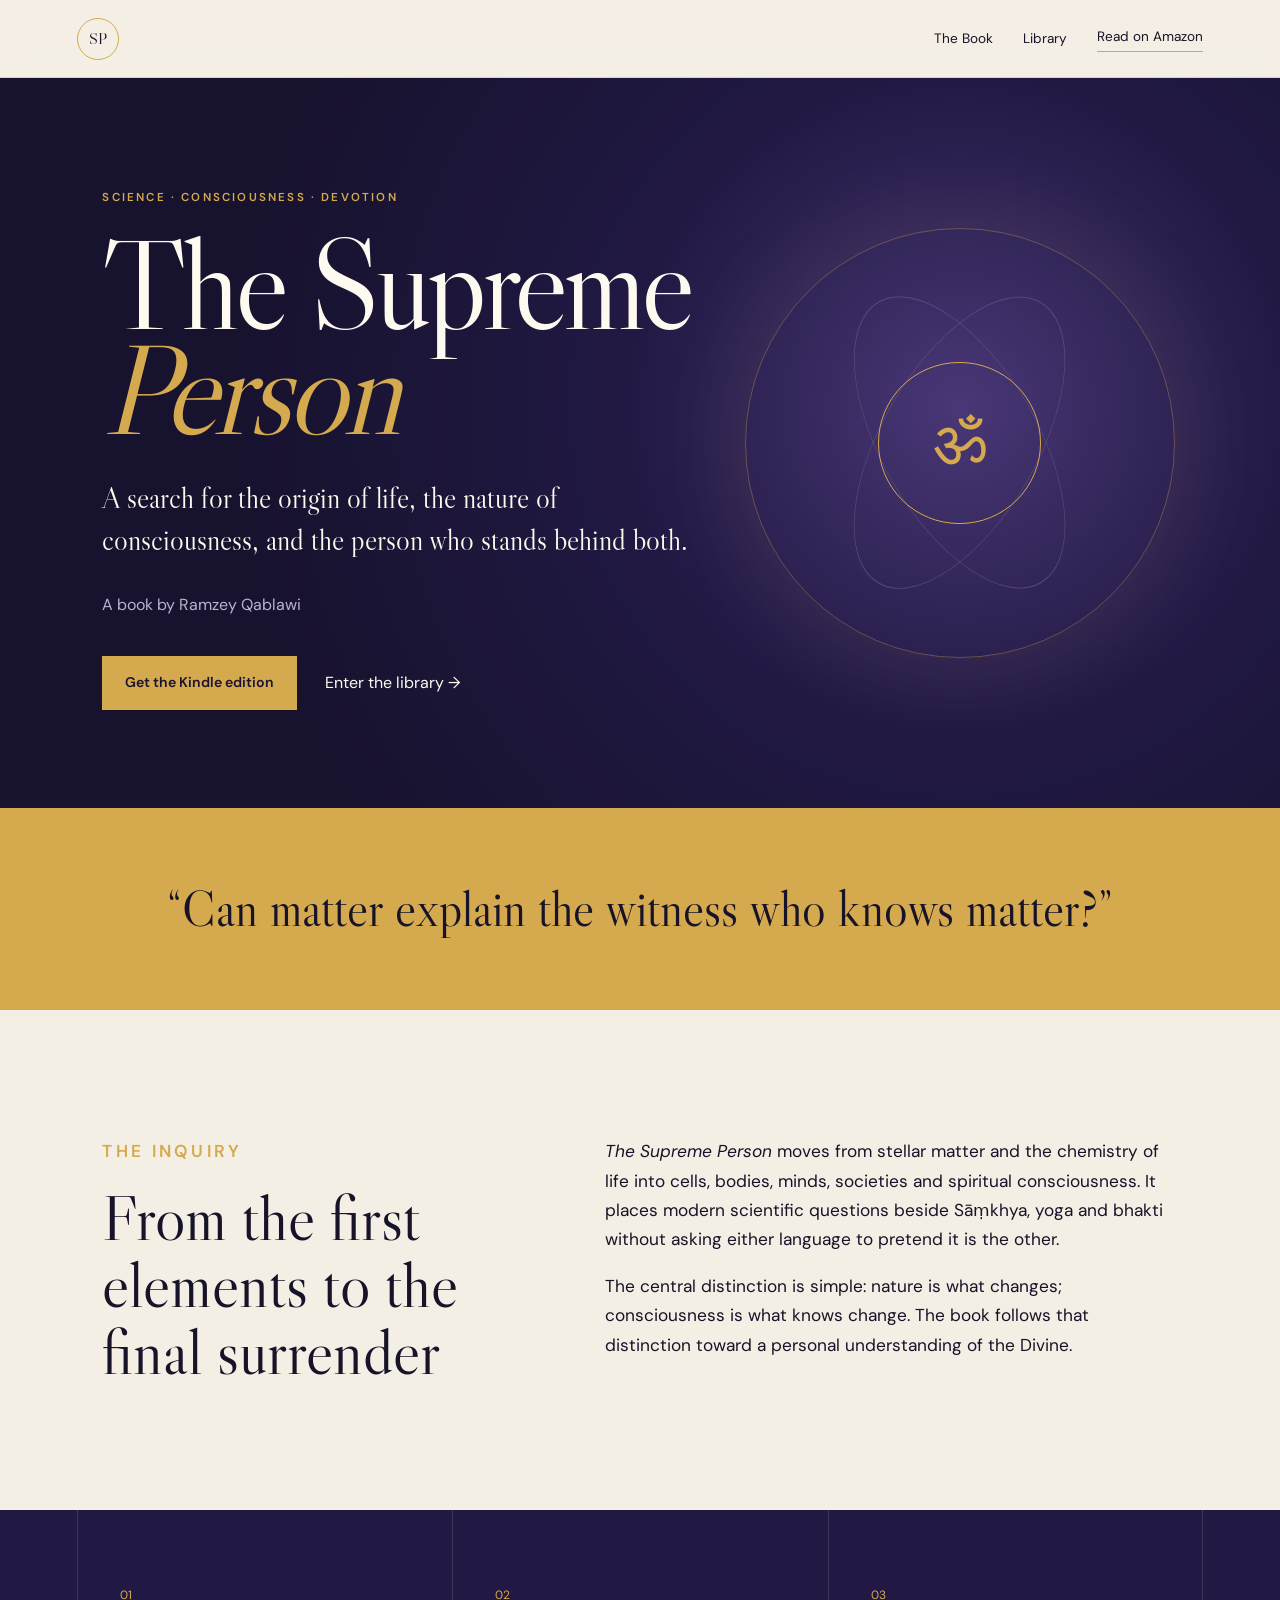
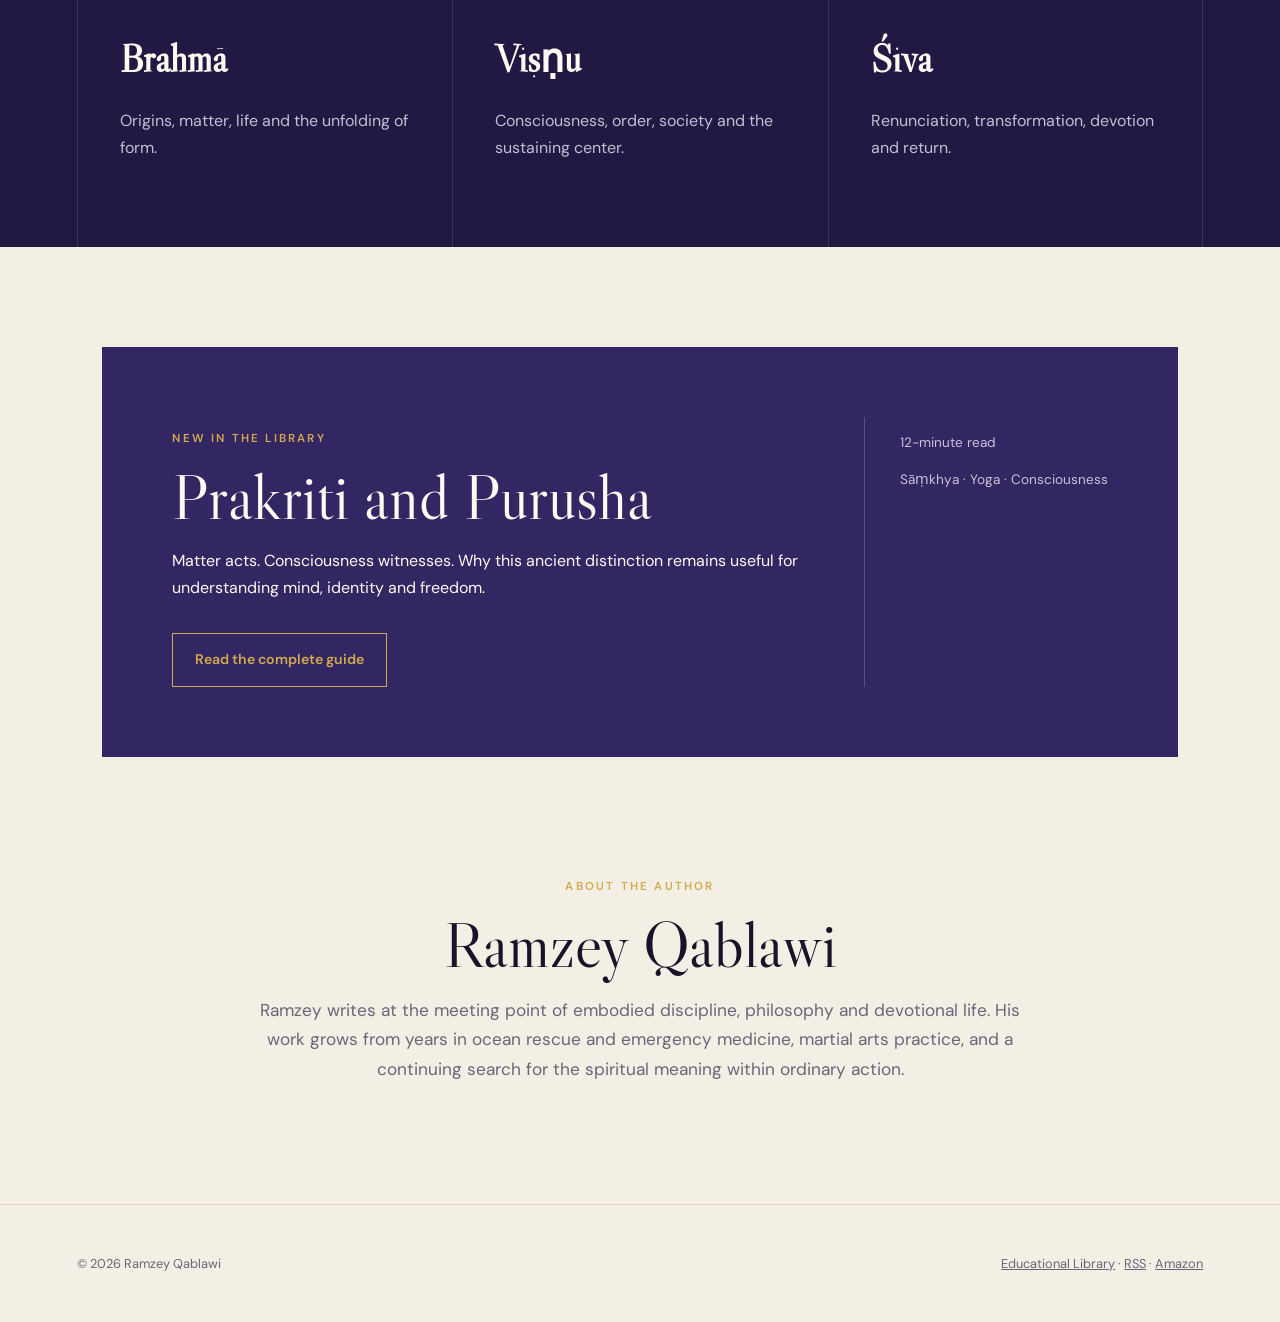
==== index.html @ 7ddf8320 "Launch reader site and Prakriti–Purusha library guide" ====
<!doctype html>
<html lang="en">
<head>
  <meta charset="utf-8">
  <meta name="viewport" content="width=device-width,initial-scale=1">
  <title>The Supreme Person — Ramzey Qablawi</title>
  <meta name="description" content="Explore matter, consciousness, evolution and the Supreme Person through science, Sāṃkhya and devotional philosophy.">
  <link rel="canonical" href="https://lifeguarddotsui-gpt.github.io/The-Supreme-Person/">
  <link rel="stylesheet" href="assets/style.css">
  <link rel="alternate" type="application/rss+xml" title="The Supreme Person Library" href="feed.xml">
  <meta property="og:type" content="website"><meta property="og:title" content="The Supreme Person"><meta property="og:description" content="Where matter, consciousness and devotion meet.">
  <script type="application/ld+json">{"@context":"https://schema.org","@type":"Book","name":"The Supreme Person","author":{"@type":"Person","name":"Ramzey Qablawi"},"url":"https://www.amazon.com/Supreme-Person-Ramzey-Qablawi-ebook/dp/B0HJBCDJ74"}</script>
</head>
<body>
  <header class="nav"><a class="mark" href="./" aria-label="Home">SP</a><nav><a href="#book">The Book</a><a href="library/">Library</a><a class="nav-buy" href="https://www.amazon.com/Supreme-Person-Ramzey-Qablawi-ebook/dp/B0HJBCDJ74">Read on Amazon</a></nav></header>
  <main>
    <section class="hero">
      <div class="hero-copy"><p class="eyebrow">Science · Consciousness · Devotion</p><h1>The Supreme<br><em>Person</em></h1><p class="dek">A search for the origin of life, the nature of consciousness, and the person who stands behind both.</p><p class="byline">A book by Ramzey Qablawi</p><div class="actions"><a class="button" href="https://www.amazon.com/Supreme-Person-Ramzey-Qablawi-ebook/dp/B0HJBCDJ74">Get the Kindle edition</a><a class="text-link" href="library/">Enter the library →</a></div></div>
      <div class="orb" aria-hidden="true"><div class="orbit one"></div><div class="orbit two"></div><div class="center">ॐ</div></div>
    </section>
    <section class="question"><p>“Can matter explain the witness who knows matter?”</p></section>
    <section id="book" class="book-grid"><div><p class="eyebrow">The inquiry</p><h2>From the first elements to the final surrender</h2></div><div><p><cite>The Supreme Person</cite> moves from stellar matter and the chemistry of life into cells, bodies, minds, societies and spiritual consciousness. It places modern scientific questions beside Sāṃkhya, yoga and bhakti without asking either language to pretend it is the other.</p><p>The central distinction is simple: nature is what changes; consciousness is what knows change. The book follows that distinction toward a personal understanding of the Divine.</p></div></section>
    <section class="parts"><article><span>01</span><h3>Brahmā</h3><p>Origins, matter, life and the unfolding of form.</p></article><article><span>02</span><h3>Viṣṇu</h3><p>Consciousness, order, society and the sustaining center.</p></article><article><span>03</span><h3>Śiva</h3><p>Renunciation, transformation, devotion and return.</p></article></section>
    <section class="featured"><div><p class="eyebrow">New in the library</p><h2>Prakriti and Purusha</h2><p>Matter acts. Consciousness witnesses. Why this ancient distinction remains useful for understanding mind, identity and freedom.</p><a class="button ghost" href="library/prakriti-and-purusha.html">Read the complete guide</a></div><aside><p>12-minute read</p><p>Sāṃkhya · Yoga · Consciousness</p></aside></section>
    <section class="about"><p class="eyebrow">About the author</p><h2>Ramzey Qablawi</h2><p>Ramzey writes at the meeting point of embodied discipline, philosophy and devotional life. His work grows from years in ocean rescue and emergency medicine, martial arts practice, and a continuing search for the spiritual meaning within ordinary action.</p></section>
  </main>
  <footer><p>© 2026 Ramzey Qablawi</p><p><a href="library/">Educational Library</a> · <a href="feed.xml">RSS</a> · <a href="https://www.amazon.com/Supreme-Person-Ramzey-Qablawi-ebook/dp/B0HJBCDJ74">Amazon</a></p></footer>
</body></html>
---- assets/style.css ----
@import url('https://fonts.googleapis.com/css2?family=DM+Sans:wght@400;500;600&family=Libre+Caslon+Display&display=swap');
:root{--ink:#171329;--night:#211943;--indigo:#322663;--gold:#d5a94e;--paper:#f4efe4;--cream:#fffaf0;--muted:#6b6579}*{box-sizing:border-box}html{scroll-behavior:smooth}body{margin:0;background:var(--paper);color:var(--ink);font-family:"DM Sans",sans-serif;line-height:1.7}a{color:inherit}.nav{height:78px;display:flex;align-items:center;justify-content:space-between;padding:0 clamp(22px,6vw,90px);border-bottom:1px solid #d9d1c2;background:rgba(244,239,228,.94);position:sticky;top:0;z-index:10;backdrop-filter:blur(12px)}.mark{display:grid;place-items:center;width:42px;height:42px;border:1px solid var(--gold);border-radius:50%;font-family:"Libre Caslon Display",serif;text-decoration:none}.nav nav{display:flex;gap:30px;align-items:center}.nav nav a{text-decoration:none;font-size:.85rem}.nav-buy{border-bottom:1px solid var(--gold);padding-bottom:3px}.hero{min-height:730px;padding:95px clamp(24px,8vw,120px);display:grid;grid-template-columns:minmax(0,1.15fr) minmax(300px,.85fr);align-items:center;gap:50px;background:radial-gradient(circle at 75% 45%,#493776 0,#211943 32%,#17122e 70%);color:var(--cream);overflow:hidden}.eyebrow{text-transform:uppercase;letter-spacing:.19em;font-size:.72rem;color:var(--gold);font-weight:600}.hero h1{font-family:"Libre Caslon Display",serif;font-size:clamp(4rem,10vw,8.7rem);line-height:.82;font-weight:400;margin:25px 0 36px;letter-spacing:-.04em}.hero h1 em{color:var(--gold);font-weight:400}.dek{font-family:"Libre Caslon Display",serif;font-size:clamp(1.2rem,2.3vw,1.8rem);line-height:1.45;max-width:690px}.byline{color:#bbb1d0}.actions{display:flex;gap:28px;align-items:center;margin-top:38px;flex-wrap:wrap}.button{display:inline-block;background:var(--gold);color:#19132d;padding:14px 22px;text-decoration:none;font-weight:600;font-size:.88rem;border:1px solid var(--gold)}.text-link{color:var(--cream);text-decoration:none}.orb{width:min(37vw,430px);aspect-ratio:1;border:1px solid rgba(213,169,78,.35);border-radius:50%;display:grid;place-items:center;position:relative;justify-self:center;box-shadow:0 0 100px rgba(213,169,78,.1)}.center{width:38%;aspect-ratio:1;border-radius:50%;display:grid;place-items:center;border:1px solid var(--gold);font-size:clamp(2rem,5vw,4rem);color:var(--gold)}.orbit{position:absolute;border:1px solid rgba(244,239,228,.18);border-radius:50%;inset:12%}.orbit.one{transform:rotate(60deg) scaleY(.48)}.orbit.two{transform:rotate(-60deg) scaleY(.48)}.question{padding:70px 24px;background:var(--gold);text-align:center}.question p{font-family:"Libre Caslon Display",serif;font-size:clamp(1.7rem,4vw,3.1rem);line-height:1.25;margin:0}.book-grid{padding:110px clamp(24px,8vw,120px);display:grid;grid-template-columns:.85fr 1.15fr;gap:80px;max-width:1400px;margin:auto}.book-grid h2,.featured h2,.about h2{font-family:"Libre Caslon Display",serif;font-weight:400;font-size:clamp(2.5rem,5vw,5rem);line-height:1.05;margin:15px 0}.book-grid p{font-size:1.08rem}.parts{display:grid;grid-template-columns:repeat(3,1fr);background:var(--night);color:var(--cream);padding:0 clamp(24px,6vw,90px)}.parts article{padding:70px 42px;border-left:1px solid rgba(255,255,255,.12)}.parts article:last-child{border-right:1px solid rgba(255,255,255,.12)}.parts span{color:var(--gold);font-size:.75rem}.parts h3{font-family:"Libre Caslon Display",serif;font-size:2.4rem;margin:18px 0 10px}.parts p{color:#c5bfd1}.featured{margin:100px clamp(24px,8vw,120px);padding:70px;background:var(--indigo);color:var(--cream);display:grid;grid-template-columns:1fr auto;gap:50px}.featured>div{max-width:780px}.featured aside{border-left:1px solid rgba(255,255,255,.2);padding-left:35px;color:#c9c1d5;font-size:.85rem}.ghost{background:transparent;color:var(--gold);margin-top:16px}.about{max-width:820px;margin:120px auto;padding:0 24px;text-align:center}.about p:last-child{font-size:1.08rem;color:var(--muted)}footer{padding:35px clamp(24px,6vw,90px);border-top:1px solid #d9d1c2;display:flex;justify-content:space-between;font-size:.8rem;color:var(--muted)}
.article-hero{padding:105px 24px 80px;text-align:center;background:var(--night);color:var(--cream)}.article-hero h1{font-family:"Libre Caslon Display",serif;font-size:clamp(3.3rem,8vw,6.8rem);line-height:.95;font-weight:400;margin:20px auto;max-width:900px}.article-hero .intro{max-width:740px;margin:28px auto;color:#ccc5d8;font-size:1.15rem}.article-meta{color:var(--gold);font-size:.8rem}.article{max-width:760px;margin:90px auto;padding:0 24px}.article h2{font-family:"Libre Caslon Display",serif;font-size:2.35rem;line-height:1.15;font-weight:400;margin:60px 0 15px}.article p,.article li{font-size:1.05rem}.article blockquote{font-family:"Libre Caslon Display",serif;font-size:1.65rem;line-height:1.35;border-left:3px solid var(--gold);margin:50px 0;padding:10px 0 10px 28px}.article .note{background:#ebe2d1;padding:24px 28px;margin:36px 0}.article .cta{background:var(--night);color:var(--cream);padding:36px;margin:60px 0}.article .cta h2{margin-top:0}.library-head{padding:100px clamp(24px,8vw,120px) 70px}.library-head h1{font-family:"Libre Caslon Display",serif;font-size:clamp(3.5rem,8vw,7rem);font-weight:400;line-height:1;margin:10px 0}.library-grid{padding:0 clamp(24px,8vw,120px) 120px;display:grid;grid-template-columns:repeat(2,1fr);gap:25px}.card{padding:42px;border:1px solid #cec4b3;text-decoration:none;min-height:280px;display:flex;flex-direction:column}.card.live{background:var(--night);color:var(--cream)}.card h2{font-family:"Libre Caslon Display",serif;font-size:2rem;font-weight:400;line-height:1.15}.card p{color:var(--muted)}.card.live p{color:#c8c1d3}.card .tag{margin-top:auto;color:var(--gold);font-size:.75rem;text-transform:uppercase;letter-spacing:.12em}.coming{opacity:.72}
@media(max-width:760px){.nav nav>a:not(.nav-buy){display:none}.hero{grid-template-columns:1fr;min-height:auto;padding-top:75px}.orb{width:270px;margin:25px auto}.book-grid{grid-template-columns:1fr;gap:25px;padding-top:80px}.parts{grid-template-columns:1fr}.parts article,.parts article:last-child{border:0;border-top:1px solid rgba(255,255,255,.12);padding:42px 0}.featured{margin:70px 20px;padding:40px 28px;grid-template-columns:1fr}.featured aside{border-left:0;border-top:1px solid rgba(255,255,255,.2);padding:20px 0 0}.library-grid{grid-template-columns:1fr}.article{margin-top:60px}footer{display:block}.nav{padding:0 20px}}
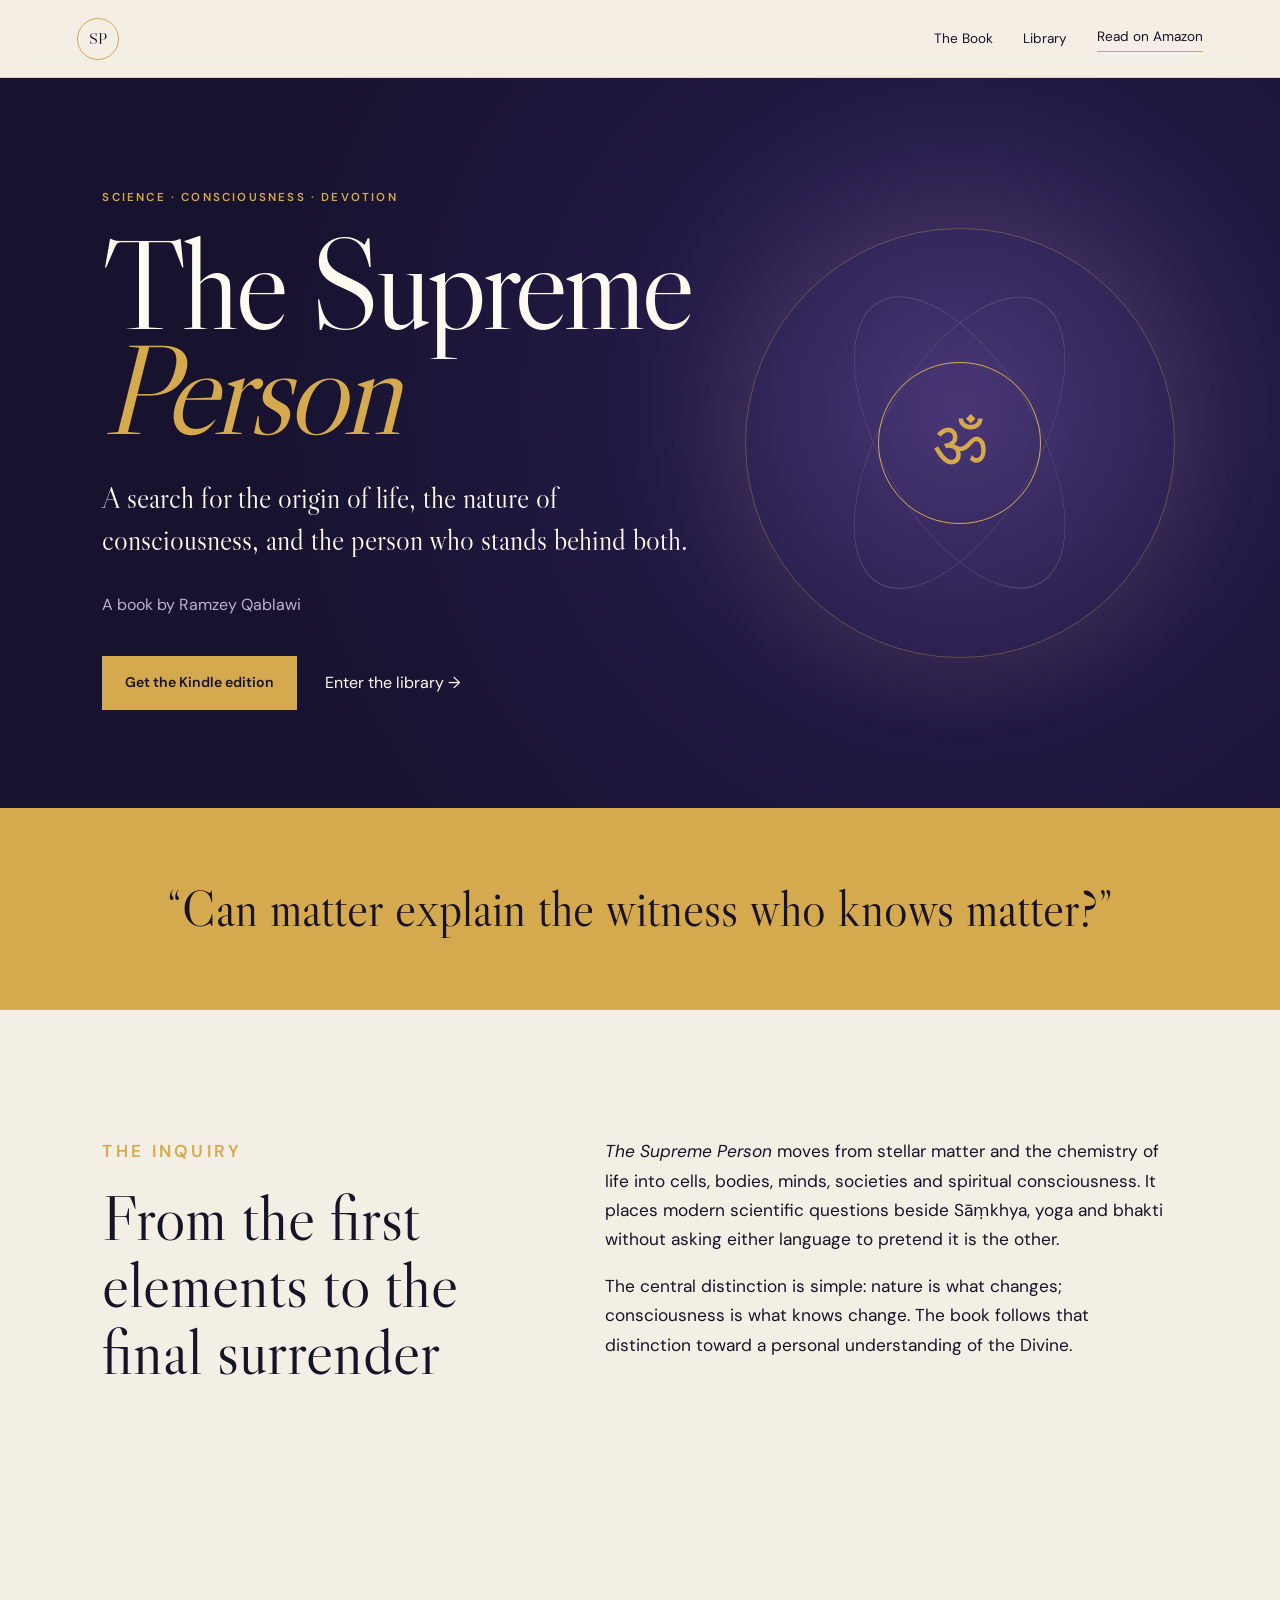
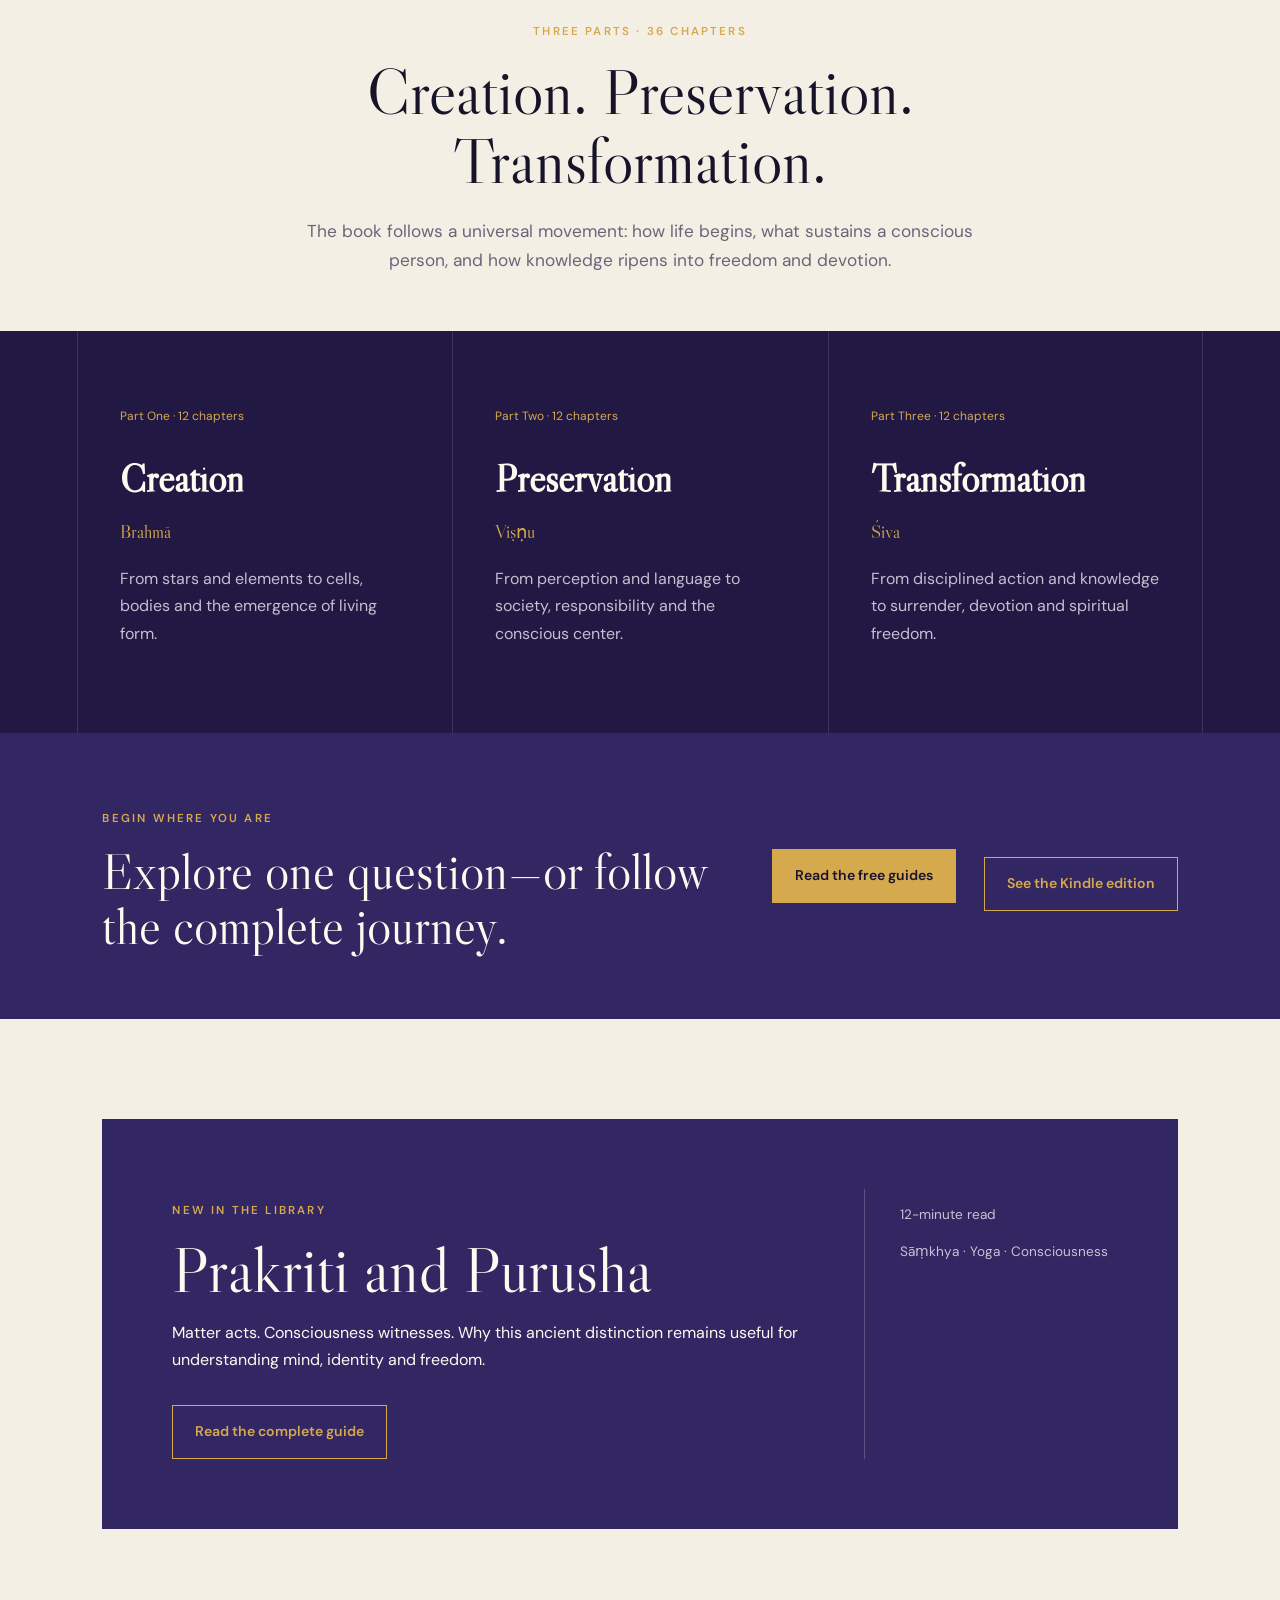
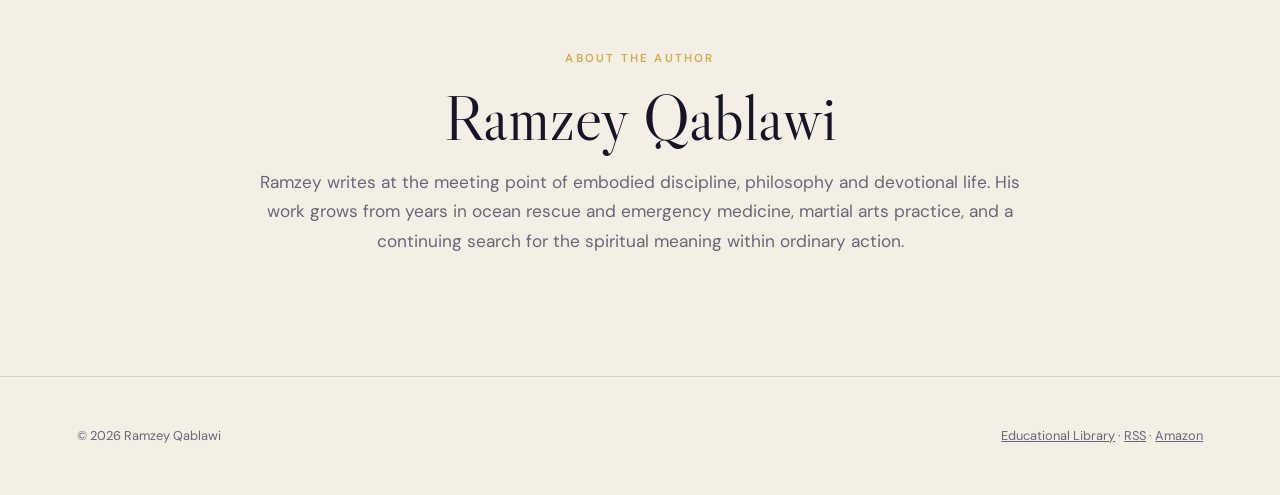
==== commit 94dedbf7: "Clarify the book's three-part reader journey" ====
--- a/index.html
+++ b/index.html
@@ -10,19 +10,22 @@
   <link rel="alternate" type="application/rss+xml" title="The Supreme Person Library" href="feed.xml">
   <meta property="og:type" content="website"><meta property="og:title" content="The Supreme Person"><meta property="og:description" content="Where matter, consciousness and devotion meet.">
   <script type="application/ld+json">{"@context":"https://schema.org","@type":"Book","name":"The Supreme Person","author":{"@type":"Person","name":"Ramzey Qablawi"},"url":"https://www.amazon.com/Supreme-Person-Ramzey-Qablawi-ebook/dp/B0HJBCDJ74"}</script>
+  <script src="assets/site.js" defer></script>
 </head>
-<body>
-  <header class="nav"><a class="mark" href="./" aria-label="Home">SP</a><nav><a href="#book">The Book</a><a href="library/">Library</a><a class="nav-buy" href="https://www.amazon.com/Supreme-Person-Ramzey-Qablawi-ebook/dp/B0HJBCDJ74">Read on Amazon</a></nav></header>
-  <main>
+<body><a class="skip-link" href="#main-content">Skip to content</a>
+  <header class="nav"><a class="mark" href="./" aria-label="Home">SP</a><nav><a href="#book">The Book</a><a href="library/">Library</a><a class="nav-buy" href="https://www.amazon.com/Supreme-Person-Ramzey-Qablawi-ebook/dp/B0HJBCDJ74?utm_source=book_site&utm_medium=referral&utm_campaign=supreme_person" data-amazon-link>Read on Amazon</a></nav></header>
+  <main id="main-content">
     <section class="hero">
-      <div class="hero-copy"><p class="eyebrow">Science · Consciousness · Devotion</p><h1>The Supreme<br><em>Person</em></h1><p class="dek">A search for the origin of life, the nature of consciousness, and the person who stands behind both.</p><p class="byline">A book by Ramzey Qablawi</p><div class="actions"><a class="button" href="https://www.amazon.com/Supreme-Person-Ramzey-Qablawi-ebook/dp/B0HJBCDJ74">Get the Kindle edition</a><a class="text-link" href="library/">Enter the library →</a></div></div>
+      <div class="hero-copy"><p class="eyebrow">Science · Consciousness · Devotion</p><h1>The Supreme<br><em>Person</em></h1><p class="dek">A search for the origin of life, the nature of consciousness, and the person who stands behind both.</p><p class="byline">A book by Ramzey Qablawi</p><div class="actions"><a class="button" href="https://www.amazon.com/Supreme-Person-Ramzey-Qablawi-ebook/dp/B0HJBCDJ74?utm_source=book_site&utm_medium=referral&utm_campaign=supreme_person" data-amazon-link>Get the Kindle edition</a><a class="text-link" href="library/">Enter the library →</a></div></div>
       <div class="orb" aria-hidden="true"><div class="orbit one"></div><div class="orbit two"></div><div class="center">ॐ</div></div>
     </section>
     <section class="question"><p>“Can matter explain the witness who knows matter?”</p></section>
     <section id="book" class="book-grid"><div><p class="eyebrow">The inquiry</p><h2>From the first elements to the final surrender</h2></div><div><p><cite>The Supreme Person</cite> moves from stellar matter and the chemistry of life into cells, bodies, minds, societies and spiritual consciousness. It places modern scientific questions beside Sāṃkhya, yoga and bhakti without asking either language to pretend it is the other.</p><p>The central distinction is simple: nature is what changes; consciousness is what knows change. The book follows that distinction toward a personal understanding of the Divine.</p></div></section>
-    <section class="parts"><article><span>01</span><h3>Brahmā</h3><p>Origins, matter, life and the unfolding of form.</p></article><article><span>02</span><h3>Viṣṇu</h3><p>Consciousness, order, society and the sustaining center.</p></article><article><span>03</span><h3>Śiva</h3><p>Renunciation, transformation, devotion and return.</p></article></section>
+    <section class="journey-head" aria-labelledby="journey-title"><p class="eyebrow">Three parts · 36 chapters</p><h2 id="journey-title">Creation. Preservation. Transformation.</h2><p>The book follows a universal movement: how life begins, what sustains a conscious person, and how knowledge ripens into freedom and devotion.</p></section>
+    <section class="parts" aria-label="The book's three-part journey"><article><span>Part One · 12 chapters</span><h3>Creation</h3><p class="part-name">Brahmā</p><p>From stars and elements to cells, bodies and the emergence of living form.</p></article><article><span>Part Two · 12 chapters</span><h3>Preservation</h3><p class="part-name">Viṣṇu</p><p>From perception and language to society, responsibility and the conscious center.</p></article><article><span>Part Three · 12 chapters</span><h3>Transformation</h3><p class="part-name">Śiva</p><p>From disciplined action and knowledge to surrender, devotion and spiritual freedom.</p></article></section>
+    <section class="journey-actions" aria-label="Continue exploring"><div><p class="eyebrow">Begin where you are</p><h2>Explore one question—or follow the complete journey.</h2></div><div class="actions"><a class="button" href="library/">Read the free guides</a><a class="button ghost" href="https://www.amazon.com/Supreme-Person-Ramzey-Qablawi-ebook/dp/B0HJBCDJ74?utm_source=book_site&utm_medium=referral&utm_campaign=supreme_person" data-amazon-link>See the Kindle edition</a></div></section>
     <section class="featured"><div><p class="eyebrow">New in the library</p><h2>Prakriti and Purusha</h2><p>Matter acts. Consciousness witnesses. Why this ancient distinction remains useful for understanding mind, identity and freedom.</p><a class="button ghost" href="library/prakriti-and-purusha.html">Read the complete guide</a></div><aside><p>12-minute read</p><p>Sāṃkhya · Yoga · Consciousness</p></aside></section>
     <section class="about"><p class="eyebrow">About the author</p><h2>Ramzey Qablawi</h2><p>Ramzey writes at the meeting point of embodied discipline, philosophy and devotional life. His work grows from years in ocean rescue and emergency medicine, martial arts practice, and a continuing search for the spiritual meaning within ordinary action.</p></section>
   </main>
-  <footer><p>© 2026 Ramzey Qablawi</p><p><a href="library/">Educational Library</a> · <a href="feed.xml">RSS</a> · <a href="https://www.amazon.com/Supreme-Person-Ramzey-Qablawi-ebook/dp/B0HJBCDJ74">Amazon</a></p></footer>
+  <footer><p>© 2026 Ramzey Qablawi</p><p><a href="library/">Educational Library</a> · <a href="feed.xml">RSS</a> · <a href="https://www.amazon.com/Supreme-Person-Ramzey-Qablawi-ebook/dp/B0HJBCDJ74?utm_source=book_site&utm_medium=referral&utm_campaign=supreme_person" data-amazon-link>Amazon</a></p></footer>
 </body></html>
--- a/assets/style.css
+++ b/assets/style.css
@@ -2,3 +2,17 @@
 :root{--ink:#171329;--night:#211943;--indigo:#322663;--gold:#d5a94e;--paper:#f4efe4;--cream:#fffaf0;--muted:#6b6579}*{box-sizing:border-box}html{scroll-behavior:smooth}body{margin:0;background:var(--paper);color:var(--ink);font-family:"DM Sans",sans-serif;line-height:1.7}a{color:inherit}.nav{height:78px;display:flex;align-items:center;justify-content:space-between;padding:0 clamp(22px,6vw,90px);border-bottom:1px solid #d9d1c2;background:rgba(244,239,228,.94);position:sticky;top:0;z-index:10;backdrop-filter:blur(12px)}.mark{display:grid;place-items:center;width:42px;height:42px;border:1px solid var(--gold);border-radius:50%;font-family:"Libre Caslon Display",serif;text-decoration:none}.nav nav{display:flex;gap:30px;align-items:center}.nav nav a{text-decoration:none;font-size:.85rem}.nav-buy{border-bottom:1px solid var(--gold);padding-bottom:3px}.hero{min-height:730px;padding:95px clamp(24px,8vw,120px);display:grid;grid-template-columns:minmax(0,1.15fr) minmax(300px,.85fr);align-items:center;gap:50px;background:radial-gradient(circle at 75% 45%,#493776 0,#211943 32%,#17122e 70%);color:var(--cream);overflow:hidden}.eyebrow{text-transform:uppercase;letter-spacing:.19em;font-size:.72rem;color:var(--gold);font-weight:600}.hero h1{font-family:"Libre Caslon Display",serif;font-size:clamp(4rem,10vw,8.7rem);line-height:.82;font-weight:400;margin:25px 0 36px;letter-spacing:-.04em}.hero h1 em{color:var(--gold);font-weight:400}.dek{font-family:"Libre Caslon Display",serif;font-size:clamp(1.2rem,2.3vw,1.8rem);line-height:1.45;max-width:690px}.byline{color:#bbb1d0}.actions{display:flex;gap:28px;align-items:center;margin-top:38px;flex-wrap:wrap}.button{display:inline-block;background:var(--gold);color:#19132d;padding:14px 22px;text-decoration:none;font-weight:600;font-size:.88rem;border:1px solid var(--gold)}.text-link{color:var(--cream);text-decoration:none}.orb{width:min(37vw,430px);aspect-ratio:1;border:1px solid rgba(213,169,78,.35);border-radius:50%;display:grid;place-items:center;position:relative;justify-self:center;box-shadow:0 0 100px rgba(213,169,78,.1)}.center{width:38%;aspect-ratio:1;border-radius:50%;display:grid;place-items:center;border:1px solid var(--gold);font-size:clamp(2rem,5vw,4rem);color:var(--gold)}.orbit{position:absolute;border:1px solid rgba(244,239,228,.18);border-radius:50%;inset:12%}.orbit.one{transform:rotate(60deg) scaleY(.48)}.orbit.two{transform:rotate(-60deg) scaleY(.48)}.question{padding:70px 24px;background:var(--gold);text-align:center}.question p{font-family:"Libre Caslon Display",serif;font-size:clamp(1.7rem,4vw,3.1rem);line-height:1.25;margin:0}.book-grid{padding:110px clamp(24px,8vw,120px);display:grid;grid-template-columns:.85fr 1.15fr;gap:80px;max-width:1400px;margin:auto}.book-grid h2,.featured h2,.about h2{font-family:"Libre Caslon Display",serif;font-weight:400;font-size:clamp(2.5rem,5vw,5rem);line-height:1.05;margin:15px 0}.book-grid p{font-size:1.08rem}.parts{display:grid;grid-template-columns:repeat(3,1fr);background:var(--night);color:var(--cream);padding:0 clamp(24px,6vw,90px)}.parts article{padding:70px 42px;border-left:1px solid rgba(255,255,255,.12)}.parts article:last-child{border-right:1px solid rgba(255,255,255,.12)}.parts span{color:var(--gold);font-size:.75rem}.parts h3{font-family:"Libre Caslon Display",serif;font-size:2.4rem;margin:18px 0 10px}.parts p{color:#c5bfd1}.featured{margin:100px clamp(24px,8vw,120px);padding:70px;background:var(--indigo);color:var(--cream);display:grid;grid-template-columns:1fr auto;gap:50px}.featured>div{max-width:780px}.featured aside{border-left:1px solid rgba(255,255,255,.2);padding-left:35px;color:#c9c1d5;font-size:.85rem}.ghost{background:transparent;color:var(--gold);margin-top:16px}.about{max-width:820px;margin:120px auto;padding:0 24px;text-align:center}.about p:last-child{font-size:1.08rem;color:var(--muted)}footer{padding:35px clamp(24px,6vw,90px);border-top:1px solid #d9d1c2;display:flex;justify-content:space-between;font-size:.8rem;color:var(--muted)}
 .article-hero{padding:105px 24px 80px;text-align:center;background:var(--night);color:var(--cream)}.article-hero h1{font-family:"Libre Caslon Display",serif;font-size:clamp(3.3rem,8vw,6.8rem);line-height:.95;font-weight:400;margin:20px auto;max-width:900px}.article-hero .intro{max-width:740px;margin:28px auto;color:#ccc5d8;font-size:1.15rem}.article-meta{color:var(--gold);font-size:.8rem}.article{max-width:760px;margin:90px auto;padding:0 24px}.article h2{font-family:"Libre Caslon Display",serif;font-size:2.35rem;line-height:1.15;font-weight:400;margin:60px 0 15px}.article p,.article li{font-size:1.05rem}.article blockquote{font-family:"Libre Caslon Display",serif;font-size:1.65rem;line-height:1.35;border-left:3px solid var(--gold);margin:50px 0;padding:10px 0 10px 28px}.article .note{background:#ebe2d1;padding:24px 28px;margin:36px 0}.article .cta{background:var(--night);color:var(--cream);padding:36px;margin:60px 0}.article .cta h2{margin-top:0}.library-head{padding:100px clamp(24px,8vw,120px) 70px}.library-head h1{font-family:"Libre Caslon Display",serif;font-size:clamp(3.5rem,8vw,7rem);font-weight:400;line-height:1;margin:10px 0}.library-grid{padding:0 clamp(24px,8vw,120px) 120px;display:grid;grid-template-columns:repeat(2,1fr);gap:25px}.card{padding:42px;border:1px solid #cec4b3;text-decoration:none;min-height:280px;display:flex;flex-direction:column}.card.live{background:var(--night);color:var(--cream)}.card h2{font-family:"Libre Caslon Display",serif;font-size:2rem;font-weight:400;line-height:1.15}.card p{color:var(--muted)}.card.live p{color:#c8c1d3}.card .tag{margin-top:auto;color:var(--gold);font-size:.75rem;text-transform:uppercase;letter-spacing:.12em}.coming{opacity:.72}
 @media(max-width:760px){.nav nav>a:not(.nav-buy){display:none}.hero{grid-template-columns:1fr;min-height:auto;padding-top:75px}.orb{width:270px;margin:25px auto}.book-grid{grid-template-columns:1fr;gap:25px;padding-top:80px}.parts{grid-template-columns:1fr}.parts article,.parts article:last-child{border:0;border-top:1px solid rgba(255,255,255,.12);padding:42px 0}.featured{margin:70px 20px;padding:40px 28px;grid-template-columns:1fr}.featured aside{border-left:0;border-top:1px solid rgba(255,255,255,.2);padding:20px 0 0}.library-grid{grid-template-columns:1fr}.article{margin-top:60px}footer{display:block}.nav{padding:0 20px}}
+
+/* Keyboard and assistive-technology support */
+.skip-link{position:fixed;left:16px;top:-80px;z-index:100;background:var(--gold);color:var(--ink);padding:12px 18px;font-weight:600;text-decoration:none;transition:top .15s ease}.skip-link:focus{top:16px}a:focus-visible,button:focus-visible,summary:focus-visible{outline:3px solid var(--gold);outline-offset:4px}@media(prefers-reduced-motion:reduce){html{scroll-behavior:auto}.skip-link{transition:none}}
+
+
+/* Three-part reader journey */
+.journey-head{max-width:900px;margin:0 auto;padding:100px 24px 55px;text-align:center}
+.journey-head h2,.journey-actions h2{font-family:"Libre Caslon Display",serif;font-weight:400;font-size:clamp(2.5rem,5vw,4.8rem);line-height:1.08;margin:15px 0 22px}
+.journey-head>p:last-child{max-width:720px;margin:0 auto;color:var(--muted);font-size:1.08rem}
+.parts .part-name{color:var(--gold);font-family:"Libre Caslon Display",serif;font-size:1.15rem;margin:-5px 0 18px}
+.journey-actions{background:var(--indigo);color:var(--cream);padding:65px clamp(24px,8vw,120px);display:grid;grid-template-columns:1.2fr .8fr;gap:55px;align-items:center}
+.journey-actions h2{font-size:clamp(2rem,4vw,3.5rem);margin-bottom:0}
+.journey-actions .actions{justify-content:flex-end;margin-top:0}
+@media(max-width:760px){.journey-head{padding-top:75px}.journey-actions{grid-template-columns:1fr;gap:25px}.journey-actions .actions{justify-content:flex-start}}
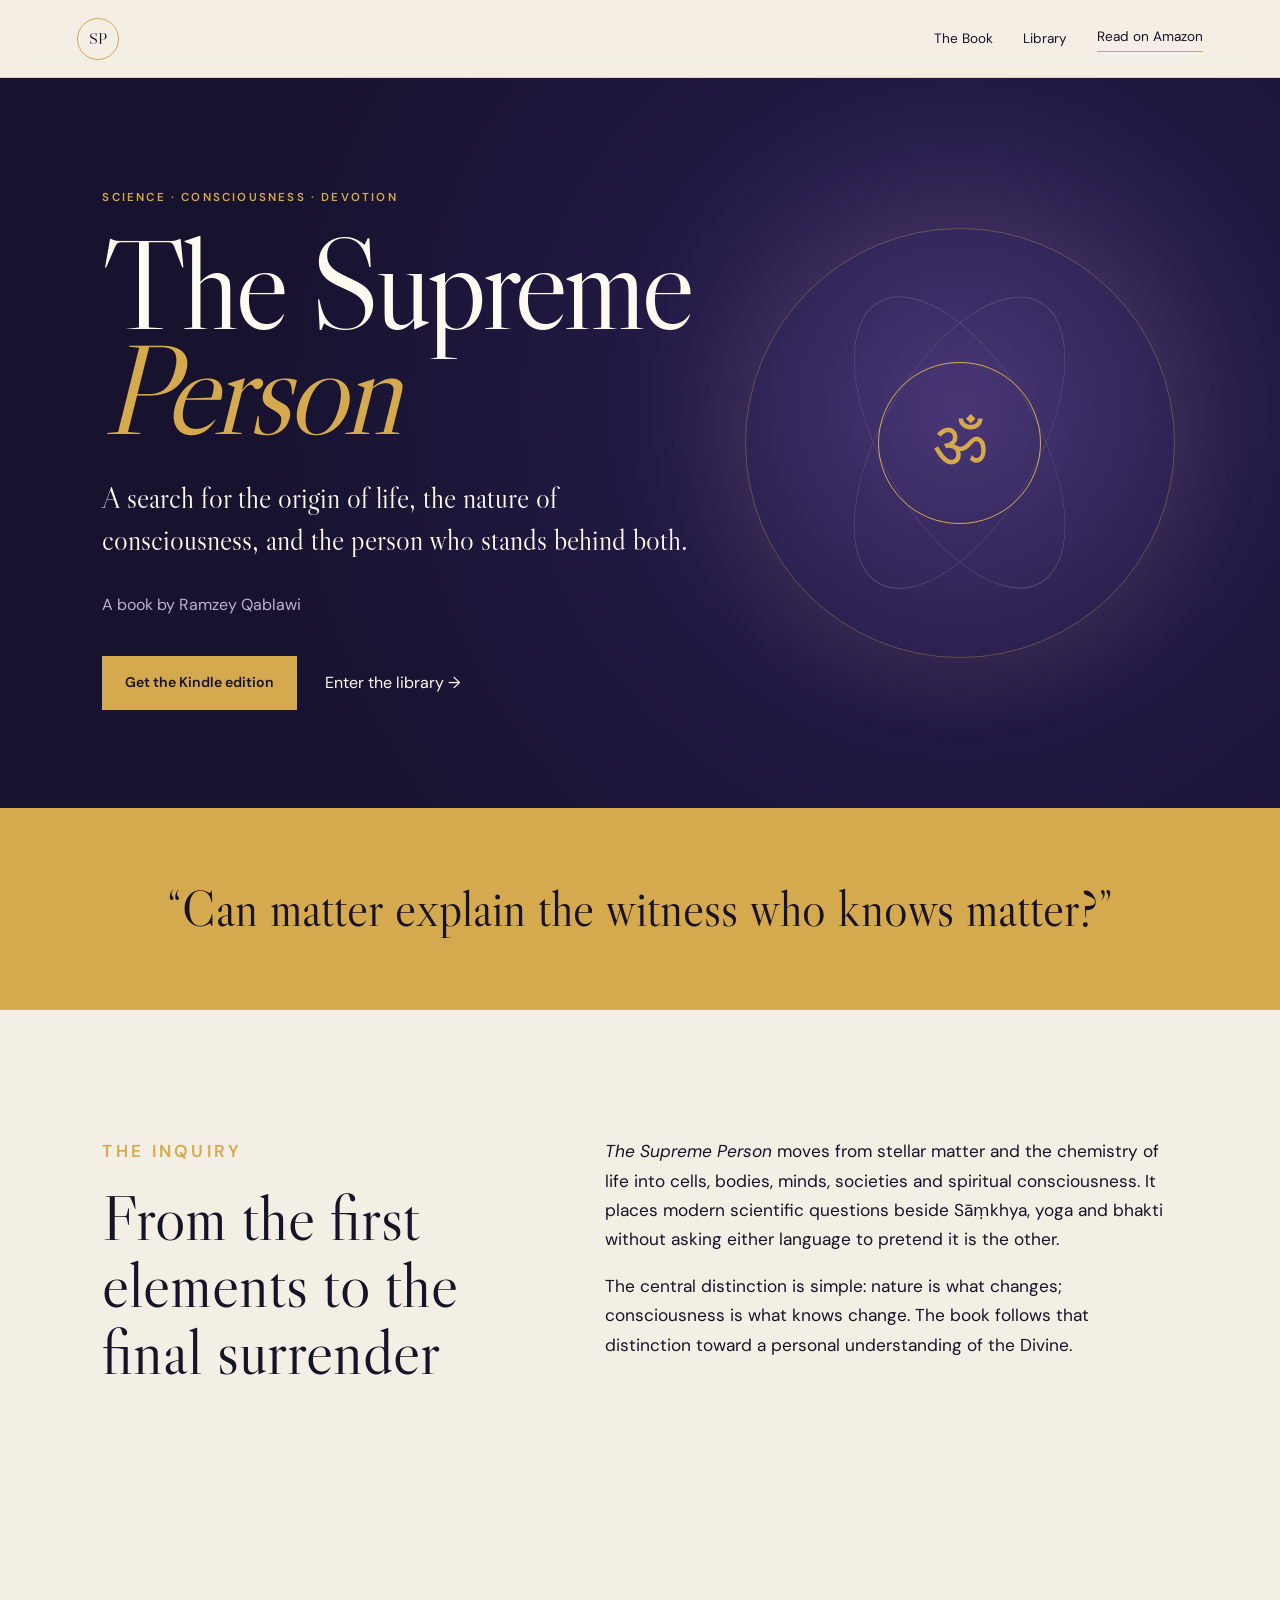
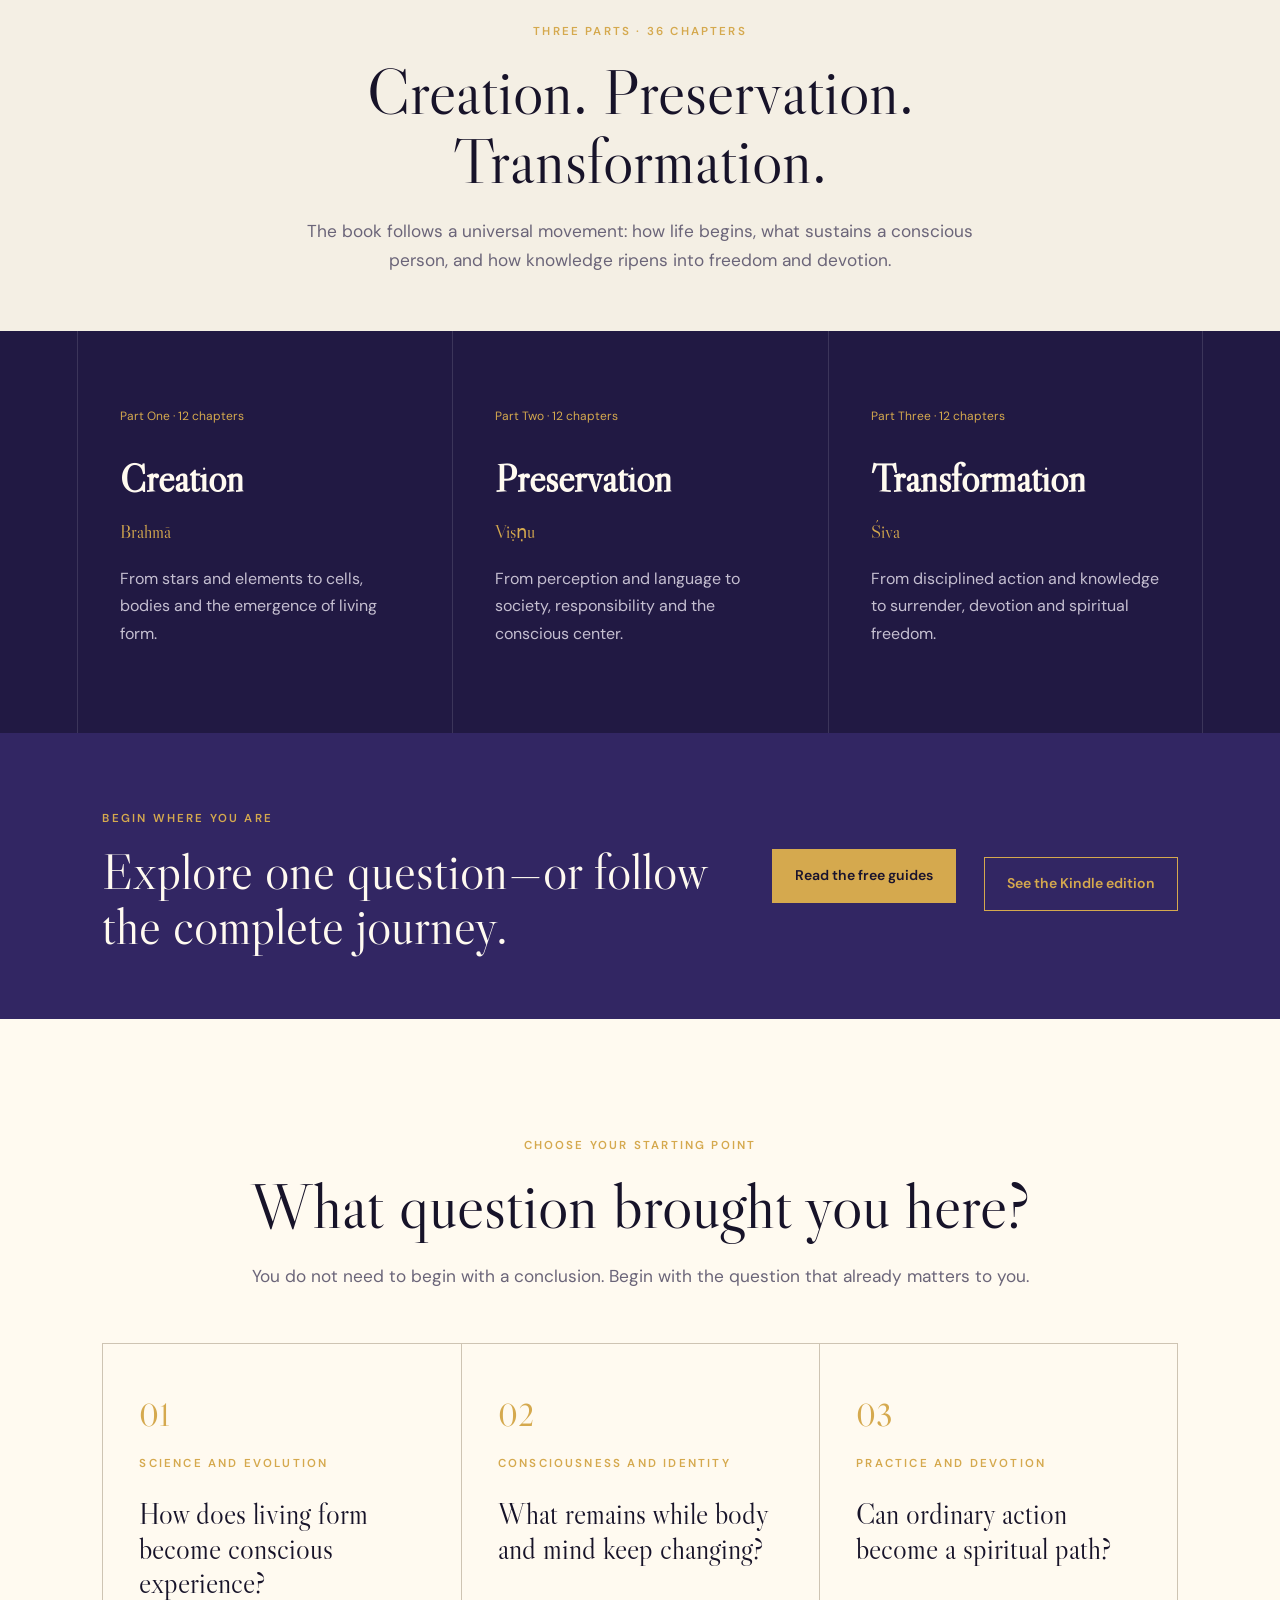
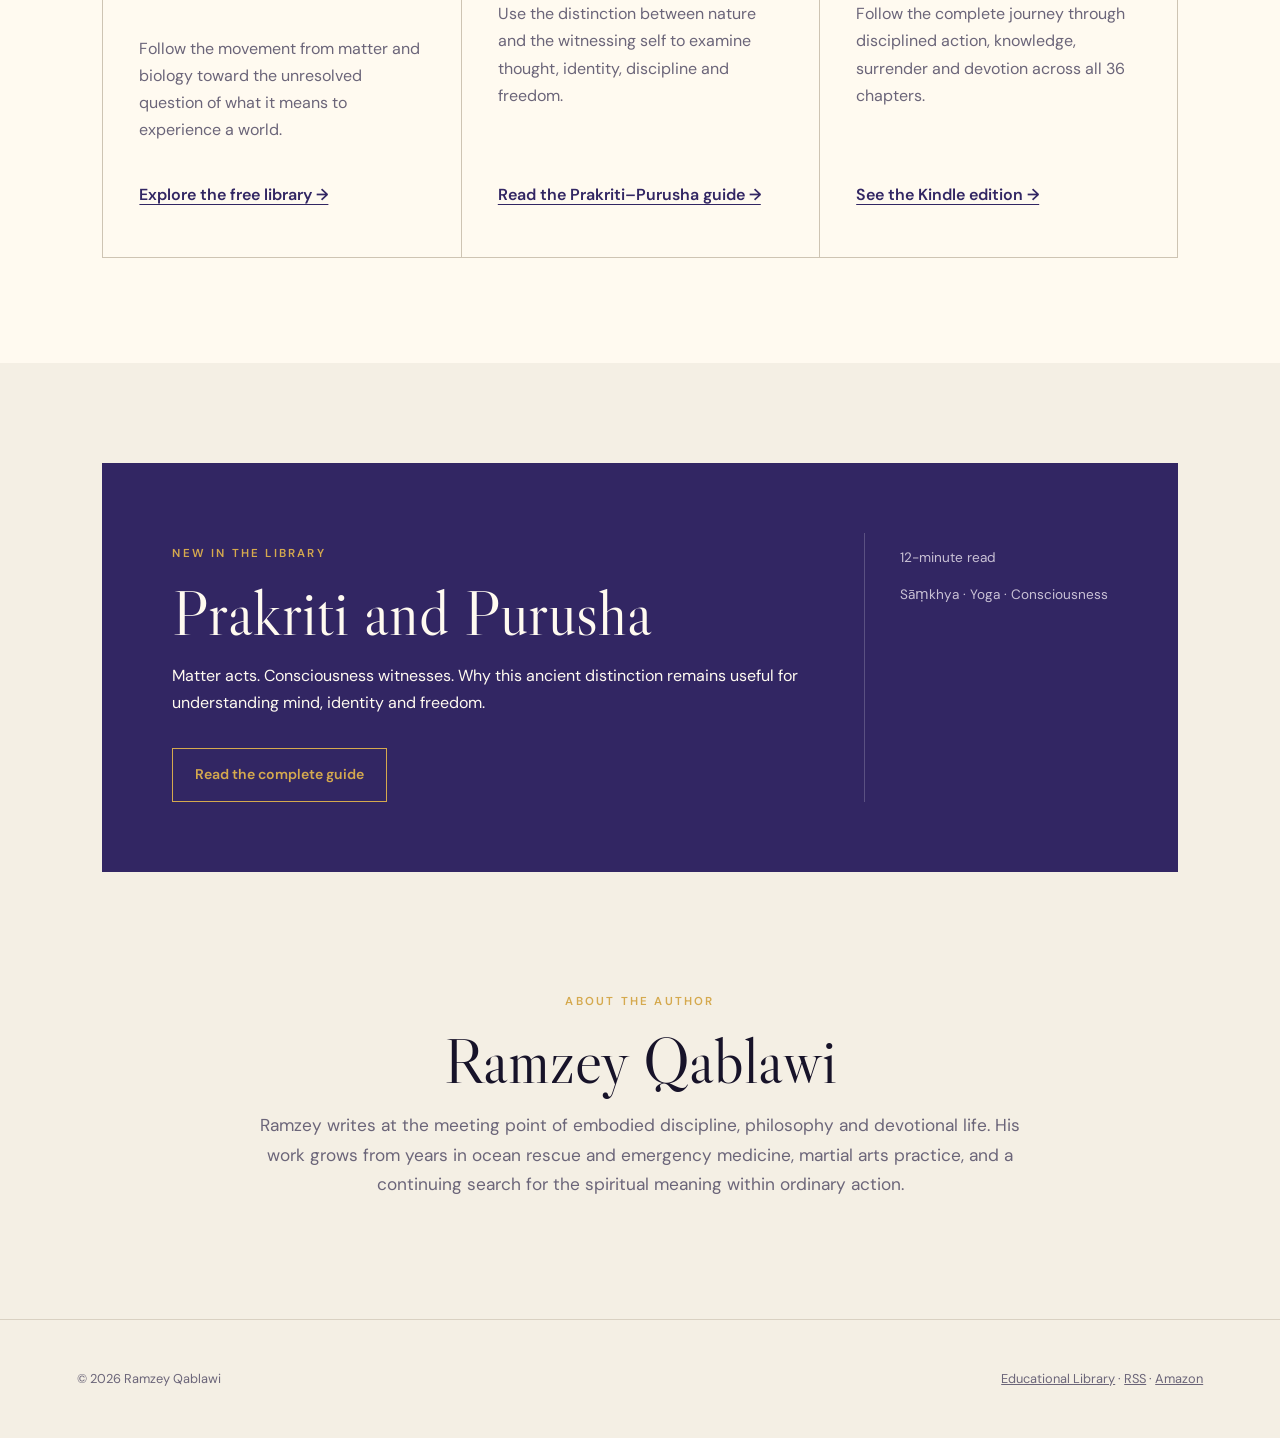
==== commit f72b98e6: "Add reader entry pathways" ====
--- a/index.html
+++ b/index.html
@@ -6,10 +6,21 @@
   <title>The Supreme Person — Ramzey Qablawi</title>
   <meta name="description" content="Explore matter, consciousness, evolution and the Supreme Person through science, Sāṃkhya and devotional philosophy.">
   <link rel="canonical" href="https://lifeguarddotsui-gpt.github.io/The-Supreme-Person/">
+  <meta name="theme-color" content="#211943">
+  <link rel="preconnect" href="https://fonts.googleapis.com">
+  <link rel="preconnect" href="https://fonts.gstatic.com" crossorigin>
+  <link href="https://fonts.googleapis.com/css2?family=DM+Sans:wght@400;500;600&amp;family=Libre+Caslon+Display&amp;display=swap" rel="stylesheet">
   <link rel="stylesheet" href="assets/style.css">
   <link rel="alternate" type="application/rss+xml" title="The Supreme Person Library" href="feed.xml">
-  <meta property="og:type" content="website"><meta property="og:title" content="The Supreme Person"><meta property="og:description" content="Where matter, consciousness and devotion meet.">
-  <script type="application/ld+json">{"@context":"https://schema.org","@type":"Book","name":"The Supreme Person","author":{"@type":"Person","name":"Ramzey Qablawi"},"url":"https://www.amazon.com/Supreme-Person-Ramzey-Qablawi-ebook/dp/B0HJBCDJ74"}</script>
+  <meta property="og:type" content="website">
+  <meta property="og:site_name" content="The Supreme Person">
+  <meta property="og:url" content="https://lifeguarddotsui-gpt.github.io/The-Supreme-Person/">
+  <meta property="og:title" content="The Supreme Person — Ramzey Qablawi">
+  <meta property="og:description" content="Explore matter, consciousness, evolution and spiritual personhood through science, Sāṃkhya, yoga and devotion.">
+  <meta name="twitter:card" content="summary">
+  <meta name="twitter:title" content="The Supreme Person — Ramzey Qablawi">
+  <meta name="twitter:description" content="Explore matter, consciousness, evolution and spiritual personhood through science, Sāṃkhya, yoga and devotion.">
+  <script type="application/ld+json">{"@context":"https://schema.org","@type":"Book","name":"The Supreme Person","description":"A 36-chapter inquiry into matter, life, consciousness, personhood, yoga and devotion.","author":{"@type":"Person","name":"Ramzey Qablawi"},"inLanguage":"en","genre":["Philosophy","Science and spirituality","Vedanta","Yoga philosophy"],"url":"https://lifeguarddotsui-gpt.github.io/The-Supreme-Person/","workExample":{"@type":"Book","bookFormat":"https://schema.org/EBook","url":"https://www.amazon.com/dp/B0HJBCDJ74"}}</script>
   <script src="assets/site.js" defer></script>
 </head>
 <body><a class="skip-link" href="#main-content">Skip to content</a>
@@ -24,6 +35,14 @@
     <section class="journey-head" aria-labelledby="journey-title"><p class="eyebrow">Three parts · 36 chapters</p><h2 id="journey-title">Creation. Preservation. Transformation.</h2><p>The book follows a universal movement: how life begins, what sustains a conscious person, and how knowledge ripens into freedom and devotion.</p></section>
     <section class="parts" aria-label="The book's three-part journey"><article><span>Part One · 12 chapters</span><h3>Creation</h3><p class="part-name">Brahmā</p><p>From stars and elements to cells, bodies and the emergence of living form.</p></article><article><span>Part Two · 12 chapters</span><h3>Preservation</h3><p class="part-name">Viṣṇu</p><p>From perception and language to society, responsibility and the conscious center.</p></article><article><span>Part Three · 12 chapters</span><h3>Transformation</h3><p class="part-name">Śiva</p><p>From disciplined action and knowledge to surrender, devotion and spiritual freedom.</p></article></section>
     <section class="journey-actions" aria-label="Continue exploring"><div><p class="eyebrow">Begin where you are</p><h2>Explore one question—or follow the complete journey.</h2></div><div class="actions"><a class="button" href="library/">Read the free guides</a><a class="button ghost" href="https://www.amazon.com/Supreme-Person-Ramzey-Qablawi-ebook/dp/B0HJBCDJ74?utm_source=book_site&utm_medium=referral&utm_campaign=supreme_person" data-amazon-link>See the Kindle edition</a></div></section>
+    <section class="reader-paths" aria-labelledby="reader-paths-title">
+      <div class="reader-paths-head"><p class="eyebrow">Choose your starting point</p><h2 id="reader-paths-title">What question brought you here?</h2><p>You do not need to begin with a conclusion. Begin with the question that already matters to you.</p></div>
+      <div class="reader-path-grid">
+        <article><span class="path-number" aria-hidden="true">01</span><p class="eyebrow">Science and evolution</p><h3>How does living form become conscious experience?</h3><p>Follow the movement from matter and biology toward the unresolved question of what it means to experience a world.</p><a href="library/">Explore the free library →</a></article>
+        <article><span class="path-number" aria-hidden="true">02</span><p class="eyebrow">Consciousness and identity</p><h3>What remains while body and mind keep changing?</h3><p>Use the distinction between nature and the witnessing self to examine thought, identity, discipline and freedom.</p><a href="library/prakriti-and-purusha.html">Read the Prakriti–Purusha guide →</a></article>
+        <article><span class="path-number" aria-hidden="true">03</span><p class="eyebrow">Practice and devotion</p><h3>Can ordinary action become a spiritual path?</h3><p>Follow the complete journey through disciplined action, knowledge, surrender and devotion across all 36 chapters.</p><a href="https://www.amazon.com/Supreme-Person-Ramzey-Qablawi-ebook/dp/B0HJBCDJ74?utm_source=book_site&utm_medium=referral&utm_campaign=supreme_person" data-amazon-link>See the Kindle edition →</a></article>
+      </div>
+    </section>
     <section class="featured"><div><p class="eyebrow">New in the library</p><h2>Prakriti and Purusha</h2><p>Matter acts. Consciousness witnesses. Why this ancient distinction remains useful for understanding mind, identity and freedom.</p><a class="button ghost" href="library/prakriti-and-purusha.html">Read the complete guide</a></div><aside><p>12-minute read</p><p>Sāṃkhya · Yoga · Consciousness</p></aside></section>
     <section class="about"><p class="eyebrow">About the author</p><h2>Ramzey Qablawi</h2><p>Ramzey writes at the meeting point of embodied discipline, philosophy and devotional life. His work grows from years in ocean rescue and emergency medicine, martial arts practice, and a continuing search for the spiritual meaning within ordinary action.</p></section>
   </main>
--- a/assets/style.css
+++ b/assets/style.css
@@ -1,4 +1,4 @@
-@import url('https://fonts.googleapis.com/css2?family=DM+Sans:wght@400;500;600&family=Libre+Caslon+Display&display=swap');
+
 :root{--ink:#171329;--night:#211943;--indigo:#322663;--gold:#d5a94e;--paper:#f4efe4;--cream:#fffaf0;--muted:#6b6579}*{box-sizing:border-box}html{scroll-behavior:smooth}body{margin:0;background:var(--paper);color:var(--ink);font-family:"DM Sans",sans-serif;line-height:1.7}a{color:inherit}.nav{height:78px;display:flex;align-items:center;justify-content:space-between;padding:0 clamp(22px,6vw,90px);border-bottom:1px solid #d9d1c2;background:rgba(244,239,228,.94);position:sticky;top:0;z-index:10;backdrop-filter:blur(12px)}.mark{display:grid;place-items:center;width:42px;height:42px;border:1px solid var(--gold);border-radius:50%;font-family:"Libre Caslon Display",serif;text-decoration:none}.nav nav{display:flex;gap:30px;align-items:center}.nav nav a{text-decoration:none;font-size:.85rem}.nav-buy{border-bottom:1px solid var(--gold);padding-bottom:3px}.hero{min-height:730px;padding:95px clamp(24px,8vw,120px);display:grid;grid-template-columns:minmax(0,1.15fr) minmax(300px,.85fr);align-items:center;gap:50px;background:radial-gradient(circle at 75% 45%,#493776 0,#211943 32%,#17122e 70%);color:var(--cream);overflow:hidden}.eyebrow{text-transform:uppercase;letter-spacing:.19em;font-size:.72rem;color:var(--gold);font-weight:600}.hero h1{font-family:"Libre Caslon Display",serif;font-size:clamp(4rem,10vw,8.7rem);line-height:.82;font-weight:400;margin:25px 0 36px;letter-spacing:-.04em}.hero h1 em{color:var(--gold);font-weight:400}.dek{font-family:"Libre Caslon Display",serif;font-size:clamp(1.2rem,2.3vw,1.8rem);line-height:1.45;max-width:690px}.byline{color:#bbb1d0}.actions{display:flex;gap:28px;align-items:center;margin-top:38px;flex-wrap:wrap}.button{display:inline-block;background:var(--gold);color:#19132d;padding:14px 22px;text-decoration:none;font-weight:600;font-size:.88rem;border:1px solid var(--gold)}.text-link{color:var(--cream);text-decoration:none}.orb{width:min(37vw,430px);aspect-ratio:1;border:1px solid rgba(213,169,78,.35);border-radius:50%;display:grid;place-items:center;position:relative;justify-self:center;box-shadow:0 0 100px rgba(213,169,78,.1)}.center{width:38%;aspect-ratio:1;border-radius:50%;display:grid;place-items:center;border:1px solid var(--gold);font-size:clamp(2rem,5vw,4rem);color:var(--gold)}.orbit{position:absolute;border:1px solid rgba(244,239,228,.18);border-radius:50%;inset:12%}.orbit.one{transform:rotate(60deg) scaleY(.48)}.orbit.two{transform:rotate(-60deg) scaleY(.48)}.question{padding:70px 24px;background:var(--gold);text-align:center}.question p{font-family:"Libre Caslon Display",serif;font-size:clamp(1.7rem,4vw,3.1rem);line-height:1.25;margin:0}.book-grid{padding:110px clamp(24px,8vw,120px);display:grid;grid-template-columns:.85fr 1.15fr;gap:80px;max-width:1400px;margin:auto}.book-grid h2,.featured h2,.about h2{font-family:"Libre Caslon Display",serif;font-weight:400;font-size:clamp(2.5rem,5vw,5rem);line-height:1.05;margin:15px 0}.book-grid p{font-size:1.08rem}.parts{display:grid;grid-template-columns:repeat(3,1fr);background:var(--night);color:var(--cream);padding:0 clamp(24px,6vw,90px)}.parts article{padding:70px 42px;border-left:1px solid rgba(255,255,255,.12)}.parts article:last-child{border-right:1px solid rgba(255,255,255,.12)}.parts span{color:var(--gold);font-size:.75rem}.parts h3{font-family:"Libre Caslon Display",serif;font-size:2.4rem;margin:18px 0 10px}.parts p{color:#c5bfd1}.featured{margin:100px clamp(24px,8vw,120px);padding:70px;background:var(--indigo);color:var(--cream);display:grid;grid-template-columns:1fr auto;gap:50px}.featured>div{max-width:780px}.featured aside{border-left:1px solid rgba(255,255,255,.2);padding-left:35px;color:#c9c1d5;font-size:.85rem}.ghost{background:transparent;color:var(--gold);margin-top:16px}.about{max-width:820px;margin:120px auto;padding:0 24px;text-align:center}.about p:last-child{font-size:1.08rem;color:var(--muted)}footer{padding:35px clamp(24px,6vw,90px);border-top:1px solid #d9d1c2;display:flex;justify-content:space-between;font-size:.8rem;color:var(--muted)}
 .article-hero{padding:105px 24px 80px;text-align:center;background:var(--night);color:var(--cream)}.article-hero h1{font-family:"Libre Caslon Display",serif;font-size:clamp(3.3rem,8vw,6.8rem);line-height:.95;font-weight:400;margin:20px auto;max-width:900px}.article-hero .intro{max-width:740px;margin:28px auto;color:#ccc5d8;font-size:1.15rem}.article-meta{color:var(--gold);font-size:.8rem}.article{max-width:760px;margin:90px auto;padding:0 24px}.article h2{font-family:"Libre Caslon Display",serif;font-size:2.35rem;line-height:1.15;font-weight:400;margin:60px 0 15px}.article p,.article li{font-size:1.05rem}.article blockquote{font-family:"Libre Caslon Display",serif;font-size:1.65rem;line-height:1.35;border-left:3px solid var(--gold);margin:50px 0;padding:10px 0 10px 28px}.article .note{background:#ebe2d1;padding:24px 28px;margin:36px 0}.article .cta{background:var(--night);color:var(--cream);padding:36px;margin:60px 0}.article .cta h2{margin-top:0}.library-head{padding:100px clamp(24px,8vw,120px) 70px}.library-head h1{font-family:"Libre Caslon Display",serif;font-size:clamp(3.5rem,8vw,7rem);font-weight:400;line-height:1;margin:10px 0}.library-grid{padding:0 clamp(24px,8vw,120px) 120px;display:grid;grid-template-columns:repeat(2,1fr);gap:25px}.card{padding:42px;border:1px solid #cec4b3;text-decoration:none;min-height:280px;display:flex;flex-direction:column}.card.live{background:var(--night);color:var(--cream)}.card h2{font-family:"Libre Caslon Display",serif;font-size:2rem;font-weight:400;line-height:1.15}.card p{color:var(--muted)}.card.live p{color:#c8c1d3}.card .tag{margin-top:auto;color:var(--gold);font-size:.75rem;text-transform:uppercase;letter-spacing:.12em}.coming{opacity:.72}
 @media(max-width:760px){.nav nav>a:not(.nav-buy){display:none}.hero{grid-template-columns:1fr;min-height:auto;padding-top:75px}.orb{width:270px;margin:25px auto}.book-grid{grid-template-columns:1fr;gap:25px;padding-top:80px}.parts{grid-template-columns:1fr}.parts article,.parts article:last-child{border:0;border-top:1px solid rgba(255,255,255,.12);padding:42px 0}.featured{margin:70px 20px;padding:40px 28px;grid-template-columns:1fr}.featured aside{border-left:0;border-top:1px solid rgba(255,255,255,.2);padding:20px 0 0}.library-grid{grid-template-columns:1fr}.article{margin-top:60px}footer{display:block}.nav{padding:0 20px}}
@@ -16,3 +16,30 @@
 .journey-actions h2{font-size:clamp(2rem,4vw,3.5rem);margin-bottom:0}
 .journey-actions .actions{justify-content:flex-end;margin-top:0}
 @media(max-width:760px){.journey-head{padding-top:75px}.journey-actions{grid-template-columns:1fr;gap:25px}.journey-actions .actions{justify-content:flex-start}}
+
+
+/* Article comparison and sources */
+.table-wrap{overflow-x:auto;margin:30px 0 16px;border:1px solid #cec4b3}
+.article table{width:100%;border-collapse:collapse;min-width:620px;background:var(--cream)}
+.article th,.article td{padding:15px 17px;text-align:left;vertical-align:top;border-bottom:1px solid #ddd3c2}
+.article thead th{background:var(--night);color:var(--cream);font-size:.82rem;letter-spacing:.05em}
+.article tbody th{width:25%;color:var(--indigo)}
+.table-note{color:var(--muted);font-size:.92rem!important}
+.sources{margin-top:70px;padding-top:8px;border-top:1px solid #cec4b3}
+.sources li{margin-bottom:12px}
+.sources a{color:var(--indigo);text-decoration-thickness:1px;text-underline-offset:3px}
+
+
+/* Reader entry pathways */
+.reader-paths{padding:105px clamp(24px,8vw,120px);background:var(--cream)}
+.reader-paths-head{max-width:780px;margin:0 auto 52px;text-align:center}
+.reader-paths-head h2{font-family:"Libre Caslon Display",serif;font-weight:400;font-size:clamp(2.6rem,5vw,4.8rem);line-height:1.08;margin:15px 0 22px}
+.reader-paths-head>p:last-child{color:var(--muted);font-size:1.08rem}
+.reader-path-grid{display:grid;grid-template-columns:repeat(3,1fr);max-width:1300px;margin:0 auto;border-top:1px solid #cec4b3;border-bottom:1px solid #cec4b3}
+.reader-path-grid article{padding:44px 36px 48px;border-left:1px solid #cec4b3;display:flex;flex-direction:column}
+.reader-path-grid article:last-child{border-right:1px solid #cec4b3}
+.reader-path-grid .path-number{font-family:"Libre Caslon Display",serif;color:var(--gold);font-size:2rem}
+.reader-path-grid h3{font-family:"Libre Caslon Display",serif;font-size:1.8rem;line-height:1.2;font-weight:400;margin:12px 0 18px}
+.reader-path-grid article>p:not(.eyebrow){color:var(--muted)}
+.reader-path-grid a{margin-top:auto;padding-top:22px;color:var(--indigo);font-weight:600;text-underline-offset:4px}
+@media(max-width:900px){.reader-path-grid{grid-template-columns:1fr}.reader-path-grid article,.reader-path-grid article:last-child{border-right:1px solid #cec4b3;border-bottom:1px solid #cec4b3}.reader-path-grid article:last-child{border-bottom:0}}
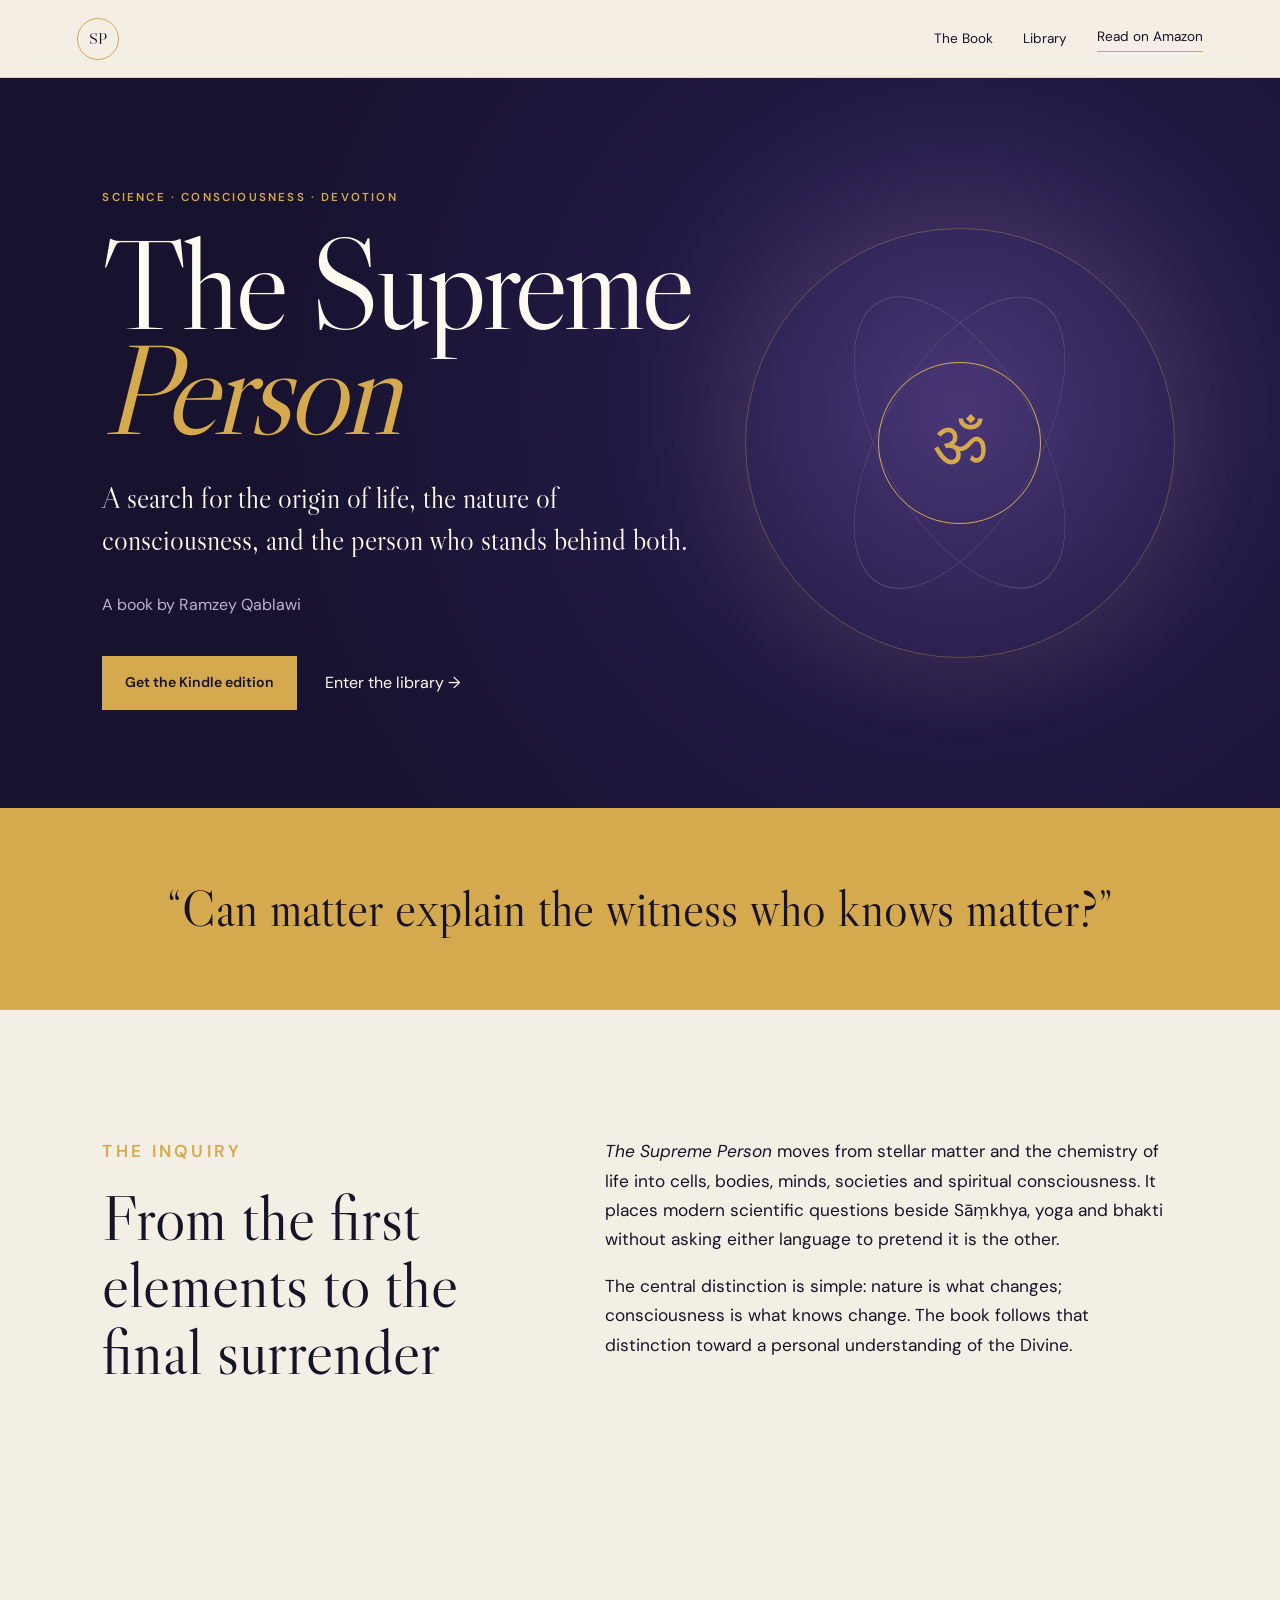
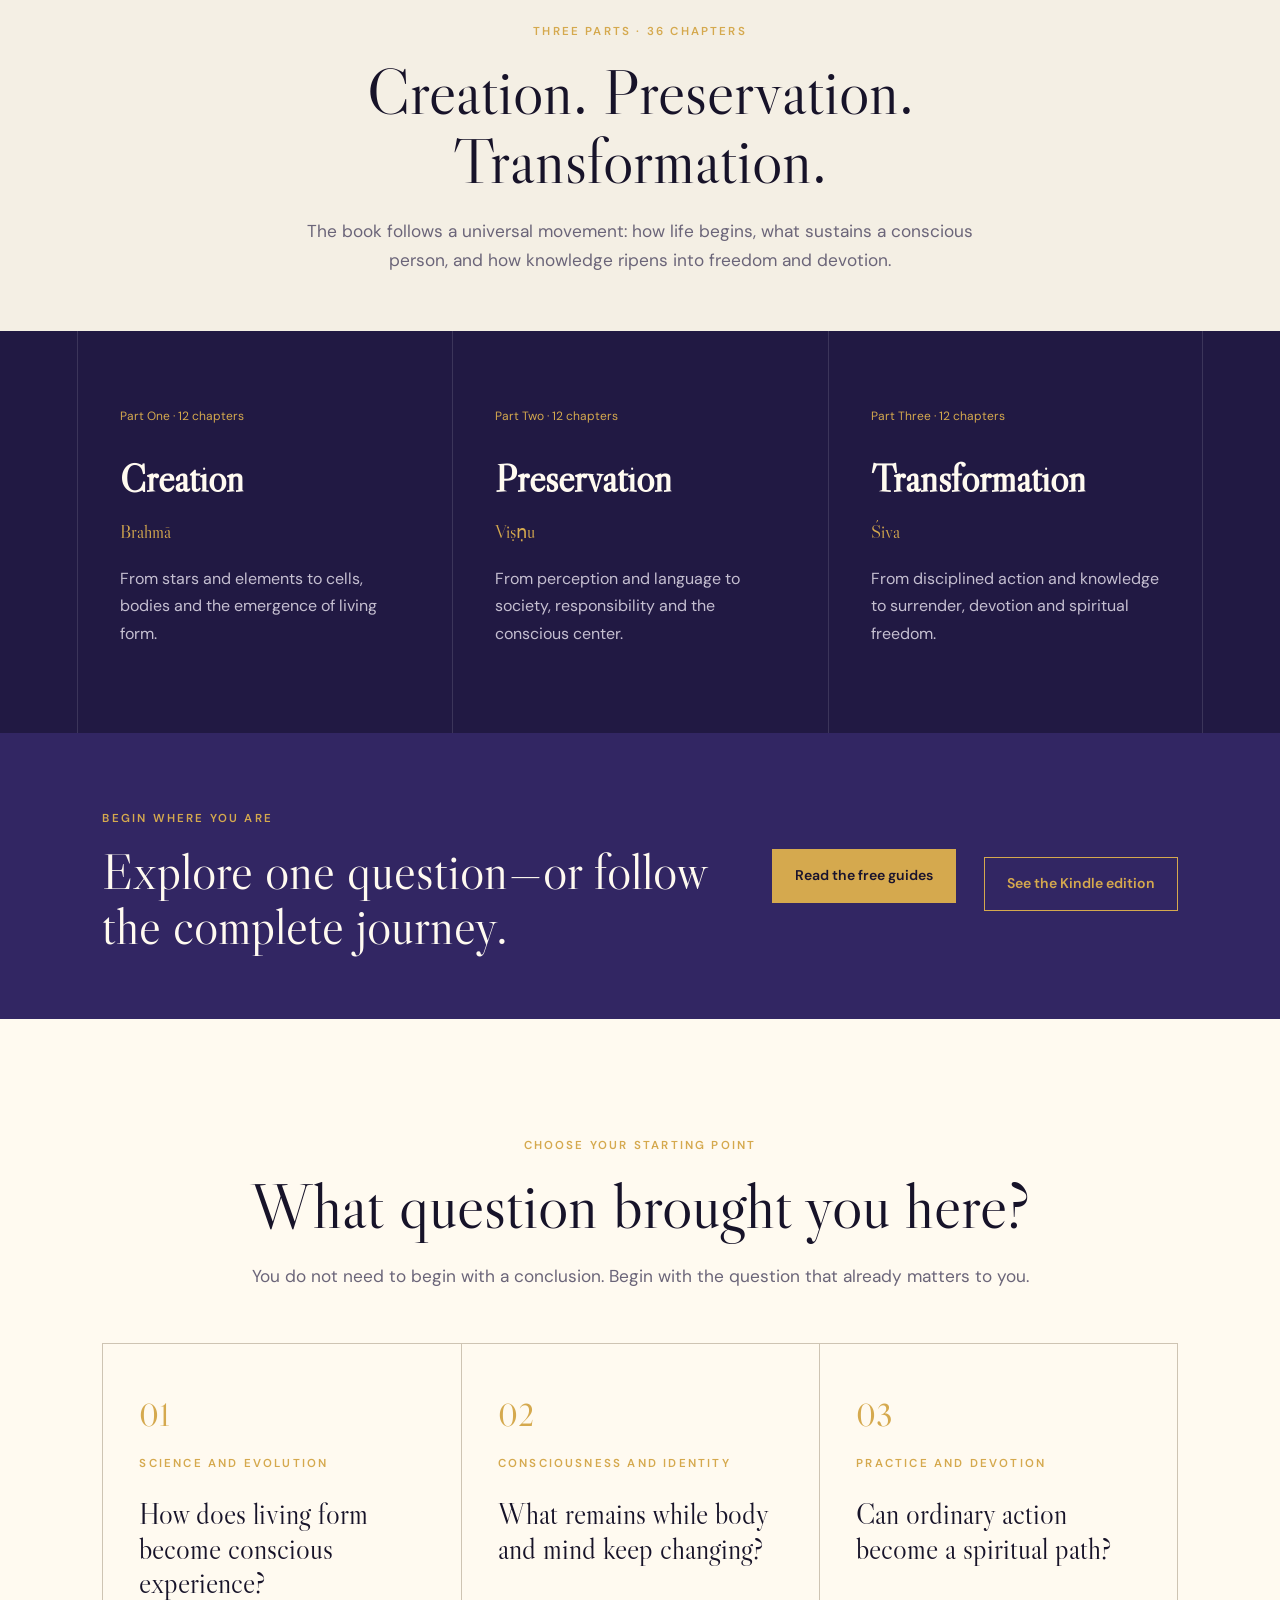
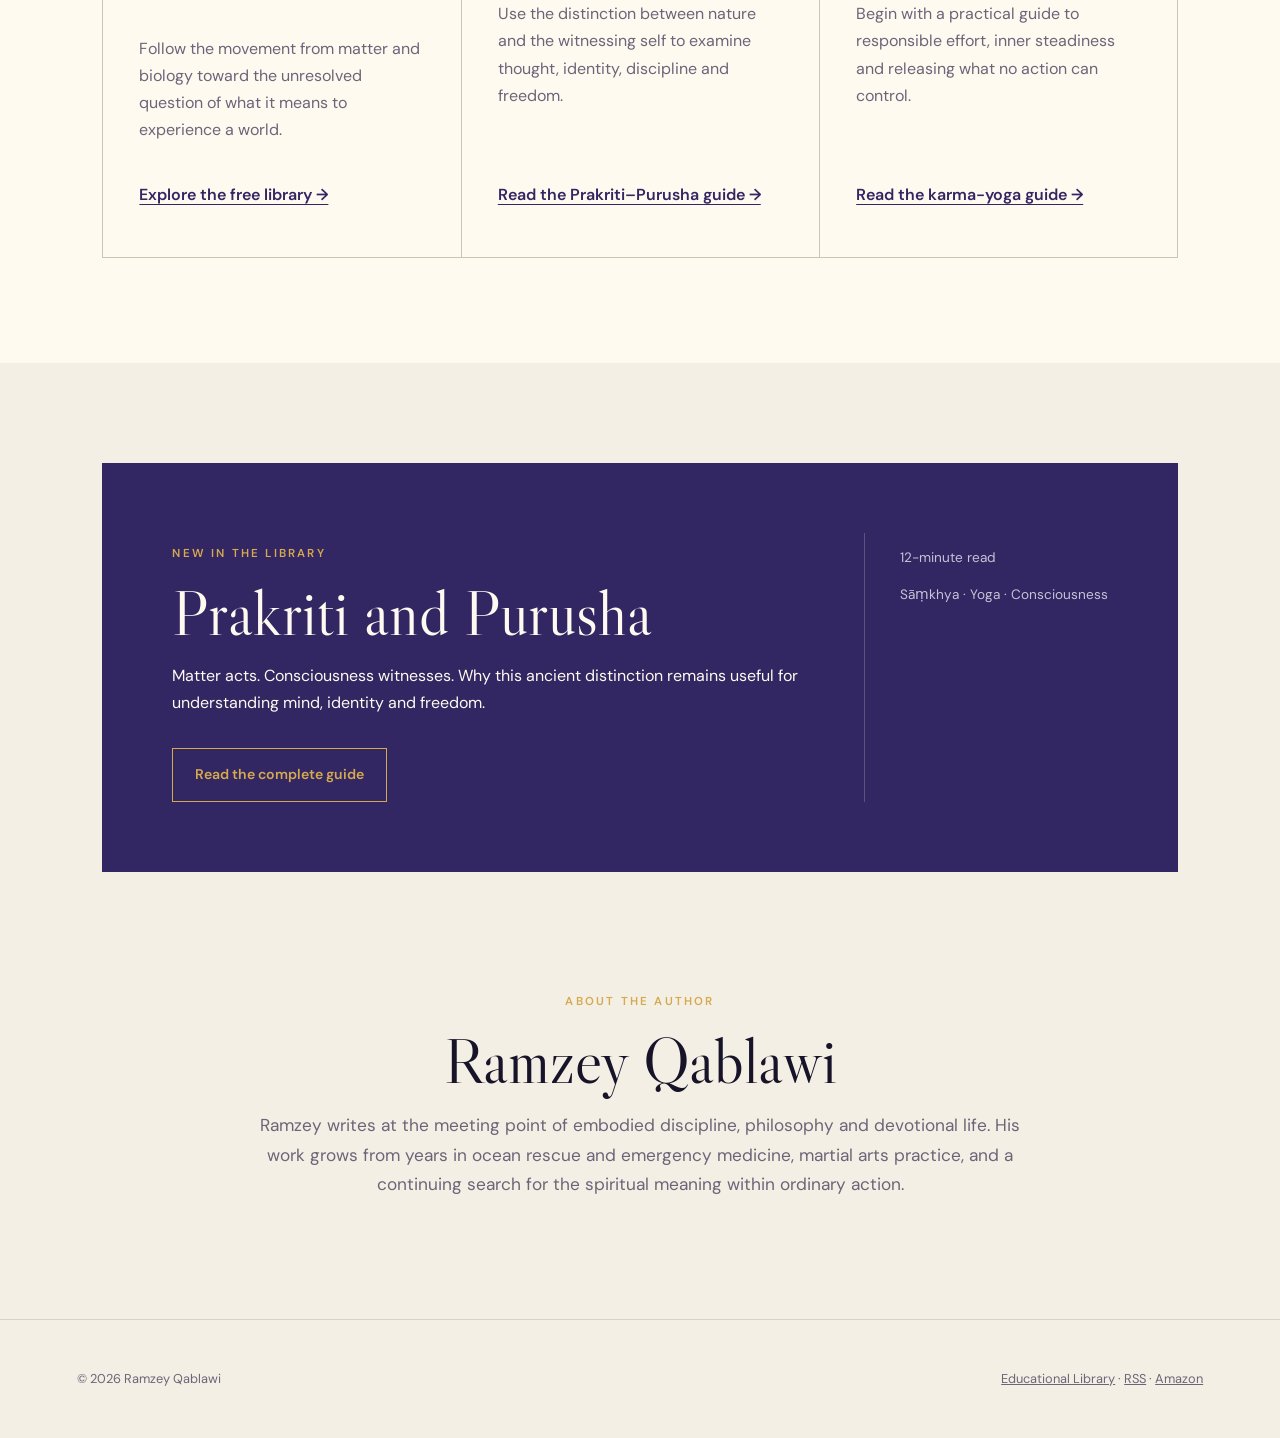
==== commit 4c30982c: "Publish practical karma-yoga guide" ====
--- a/index.html
+++ b/index.html
@@ -40,7 +40,7 @@
       <div class="reader-path-grid">
         <article><span class="path-number" aria-hidden="true">01</span><p class="eyebrow">Science and evolution</p><h3>How does living form become conscious experience?</h3><p>Follow the movement from matter and biology toward the unresolved question of what it means to experience a world.</p><a href="library/">Explore the free library →</a></article>
         <article><span class="path-number" aria-hidden="true">02</span><p class="eyebrow">Consciousness and identity</p><h3>What remains while body and mind keep changing?</h3><p>Use the distinction between nature and the witnessing self to examine thought, identity, discipline and freedom.</p><a href="library/prakriti-and-purusha.html">Read the Prakriti–Purusha guide →</a></article>
-        <article><span class="path-number" aria-hidden="true">03</span><p class="eyebrow">Practice and devotion</p><h3>Can ordinary action become a spiritual path?</h3><p>Follow the complete journey through disciplined action, knowledge, surrender and devotion across all 36 chapters.</p><a href="https://www.amazon.com/Supreme-Person-Ramzey-Qablawi-ebook/dp/B0HJBCDJ74?utm_source=book_site&utm_medium=referral&utm_campaign=supreme_person" data-amazon-link>See the Kindle edition →</a></article>
+        <article><span class="path-number" aria-hidden="true">03</span><p class="eyebrow">Practice and devotion</p><h3>Can ordinary action become a spiritual path?</h3><p>Begin with a practical guide to responsible effort, inner steadiness and releasing what no action can control.</p><a href="library/karma-yoga-daily-life.html">Read the karma-yoga guide →</a></article>
       </div>
     </section>
     <section class="featured"><div><p class="eyebrow">New in the library</p><h2>Prakriti and Purusha</h2><p>Matter acts. Consciousness witnesses. Why this ancient distinction remains useful for understanding mind, identity and freedom.</p><a class="button ghost" href="library/prakriti-and-purusha.html">Read the complete guide</a></div><aside><p>12-minute read</p><p>Sāṃkhya · Yoga · Consciousness</p></aside></section>
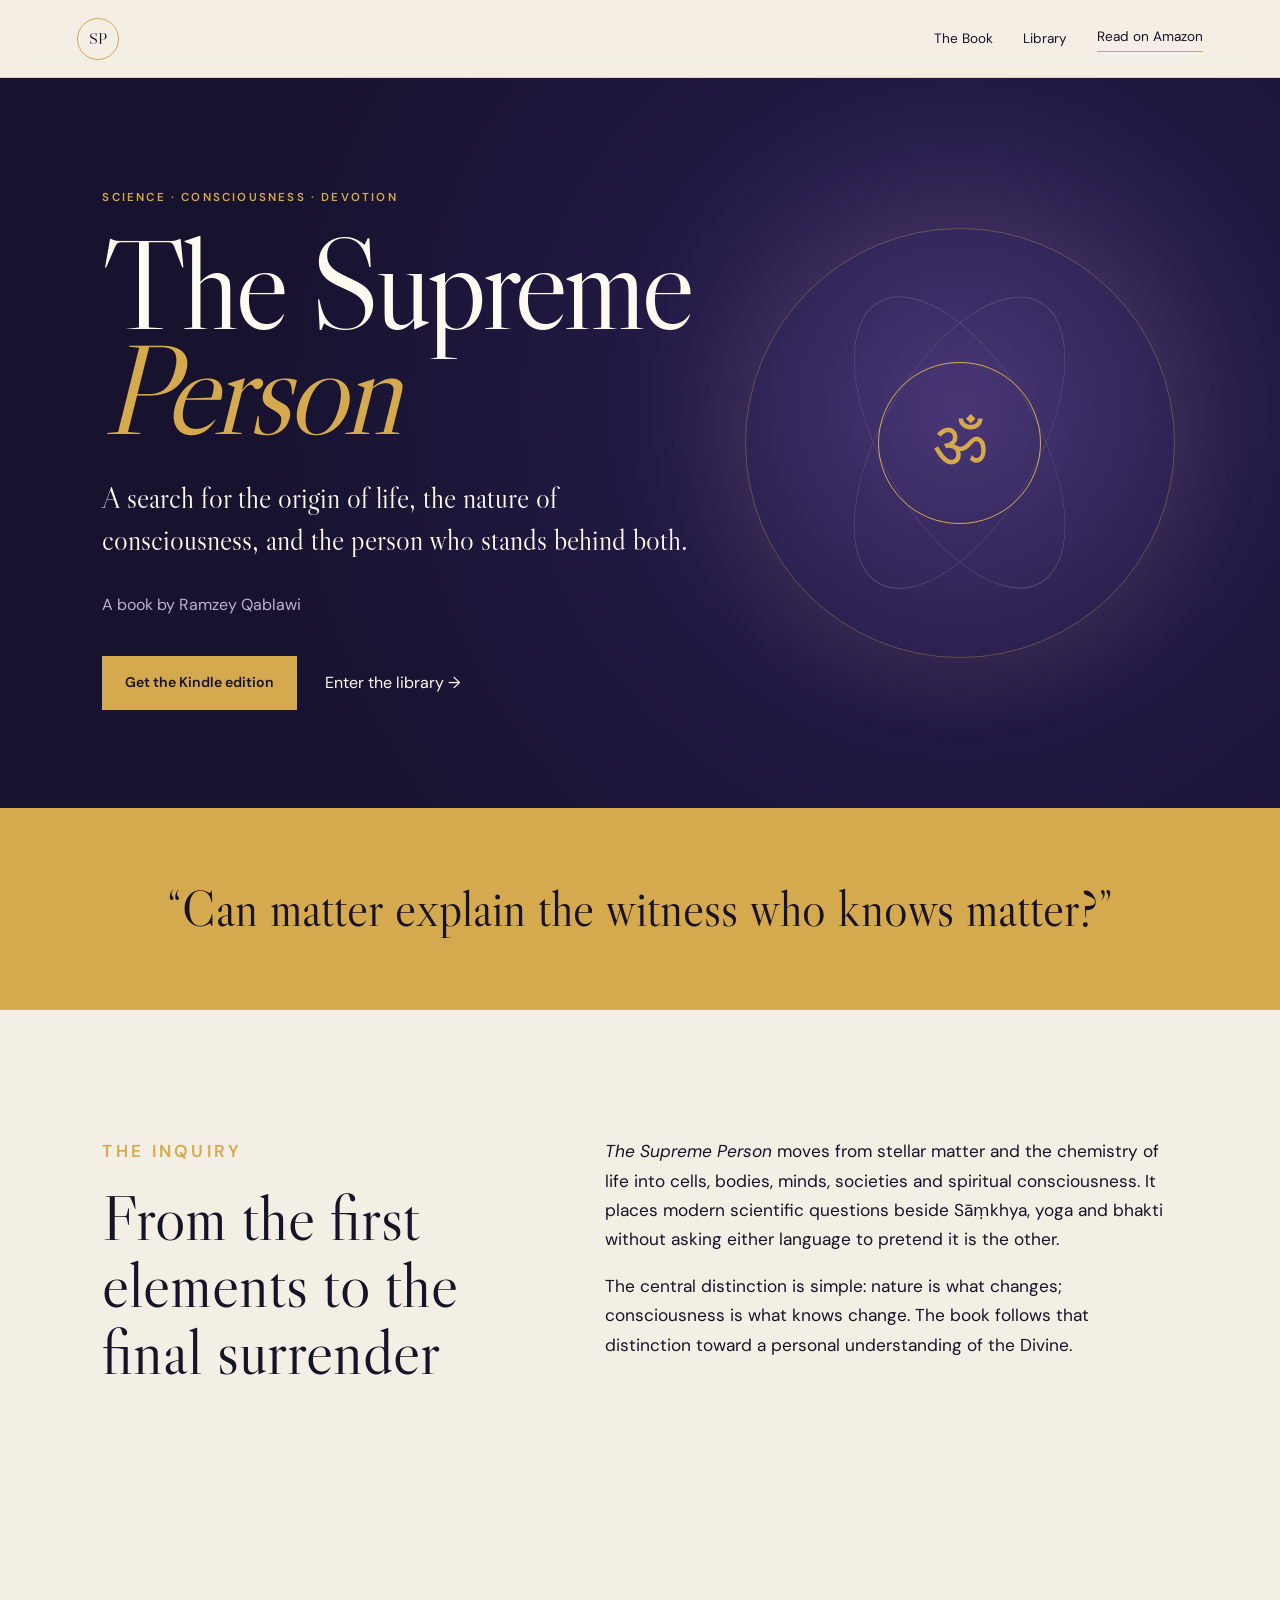
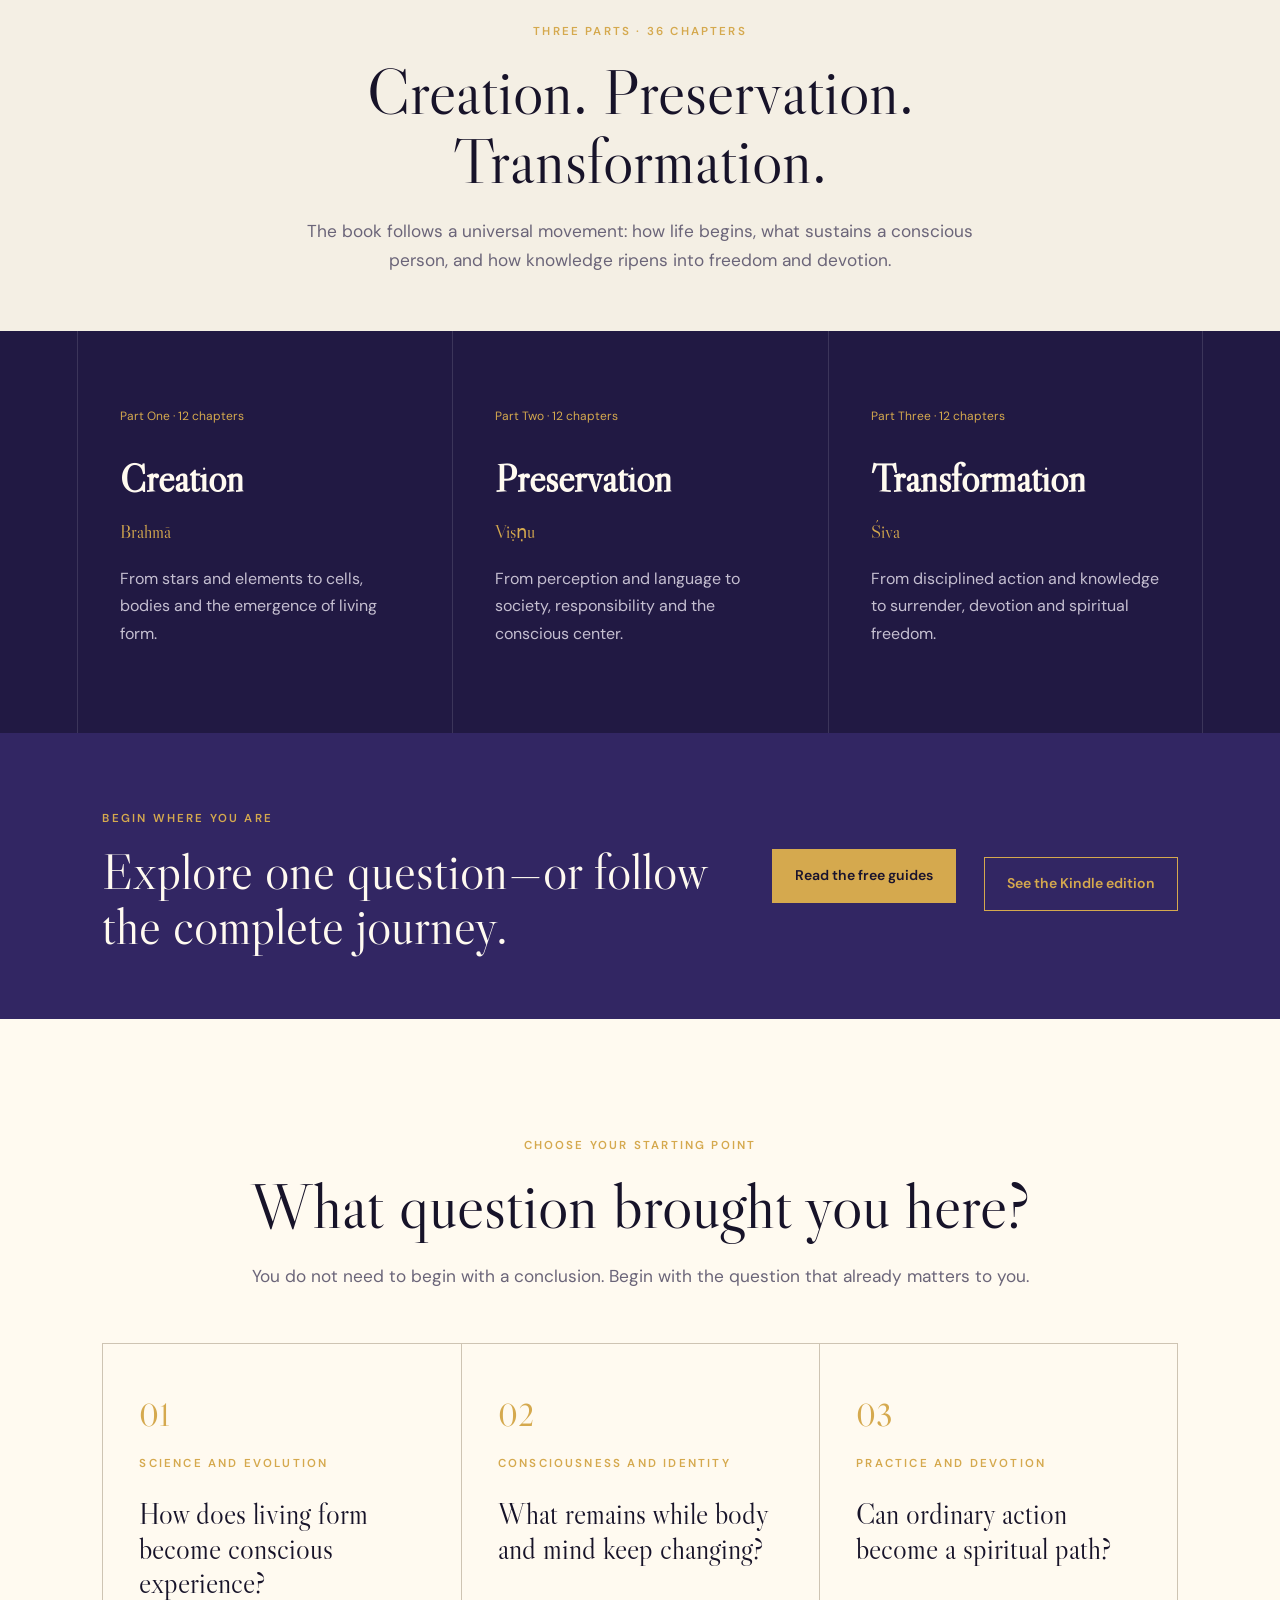
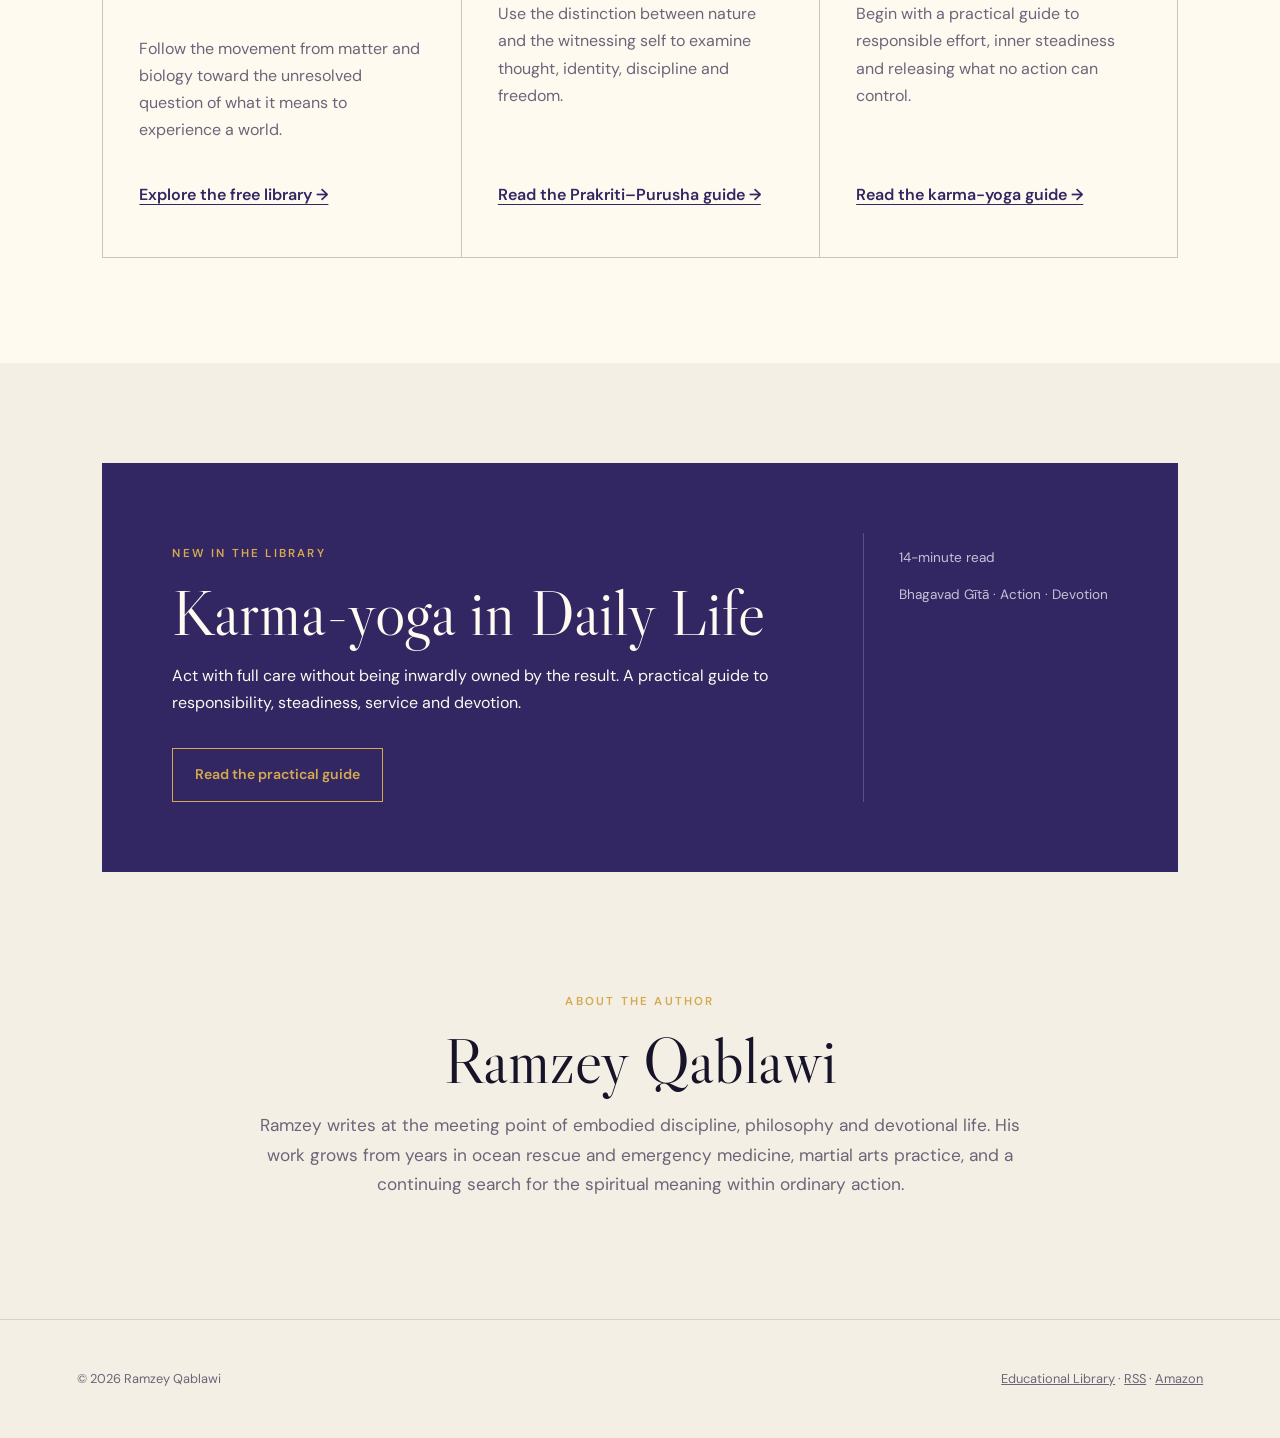
==== commit 14ec0861: "Strengthen library topic cluster and discovery" ====
--- a/index.html
+++ b/index.html
@@ -43,7 +43,7 @@
         <article><span class="path-number" aria-hidden="true">03</span><p class="eyebrow">Practice and devotion</p><h3>Can ordinary action become a spiritual path?</h3><p>Begin with a practical guide to responsible effort, inner steadiness and releasing what no action can control.</p><a href="library/karma-yoga-daily-life.html">Read the karma-yoga guide →</a></article>
       </div>
     </section>
-    <section class="featured"><div><p class="eyebrow">New in the library</p><h2>Prakriti and Purusha</h2><p>Matter acts. Consciousness witnesses. Why this ancient distinction remains useful for understanding mind, identity and freedom.</p><a class="button ghost" href="library/prakriti-and-purusha.html">Read the complete guide</a></div><aside><p>12-minute read</p><p>Sāṃkhya · Yoga · Consciousness</p></aside></section>
+    <section class="featured"><div><p class="eyebrow">New in the library</p><h2>Karma-yoga in Daily Life</h2><p>Act with full care without being inwardly owned by the result. A practical guide to responsibility, steadiness, service and devotion.</p><a class="button ghost" href="library/karma-yoga-daily-life.html">Read the practical guide</a></div><aside><p>14-minute read</p><p>Bhagavad Gītā · Action · Devotion</p></aside></section>
     <section class="about"><p class="eyebrow">About the author</p><h2>Ramzey Qablawi</h2><p>Ramzey writes at the meeting point of embodied discipline, philosophy and devotional life. His work grows from years in ocean rescue and emergency medicine, martial arts practice, and a continuing search for the spiritual meaning within ordinary action.</p></section>
   </main>
   <footer><p>© 2026 Ramzey Qablawi</p><p><a href="library/">Educational Library</a> · <a href="feed.xml">RSS</a> · <a href="https://www.amazon.com/Supreme-Person-Ramzey-Qablawi-ebook/dp/B0HJBCDJ74?utm_source=book_site&utm_medium=referral&utm_campaign=supreme_person" data-amazon-link>Amazon</a></p></footer>
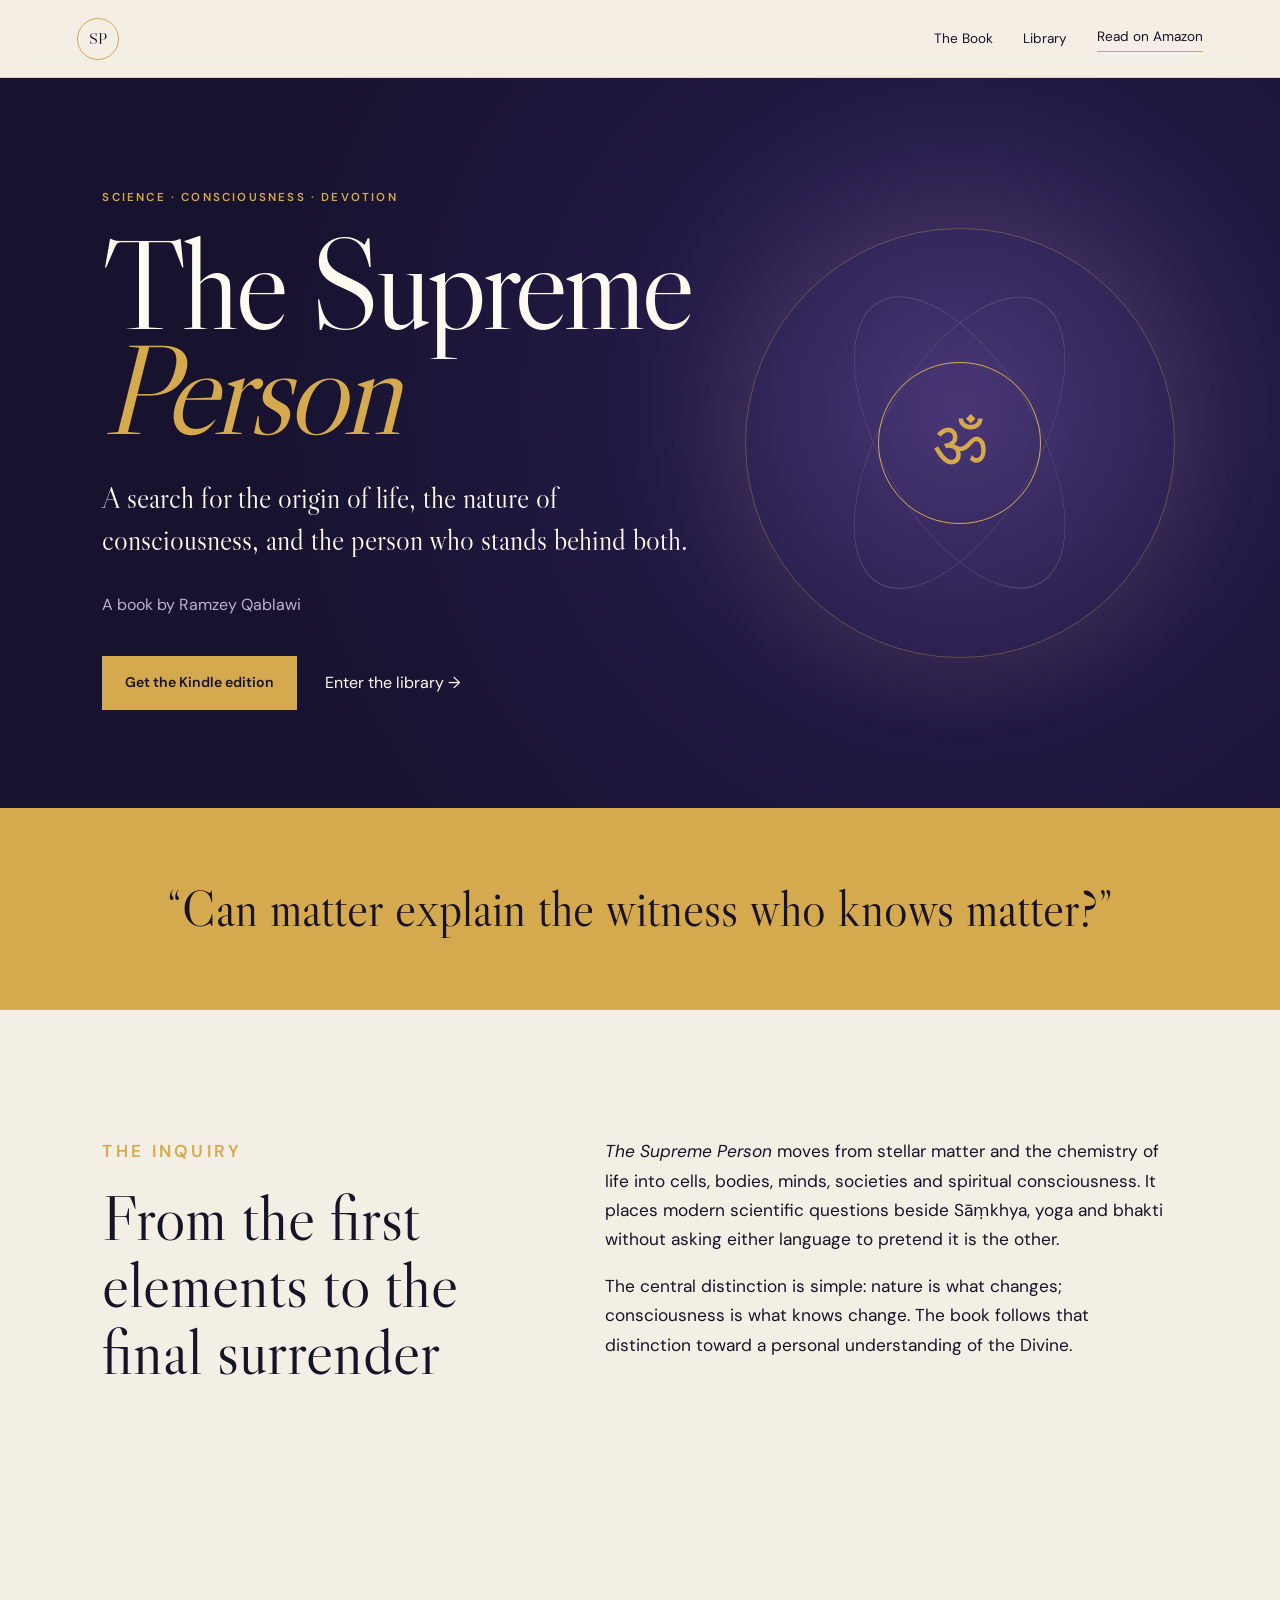
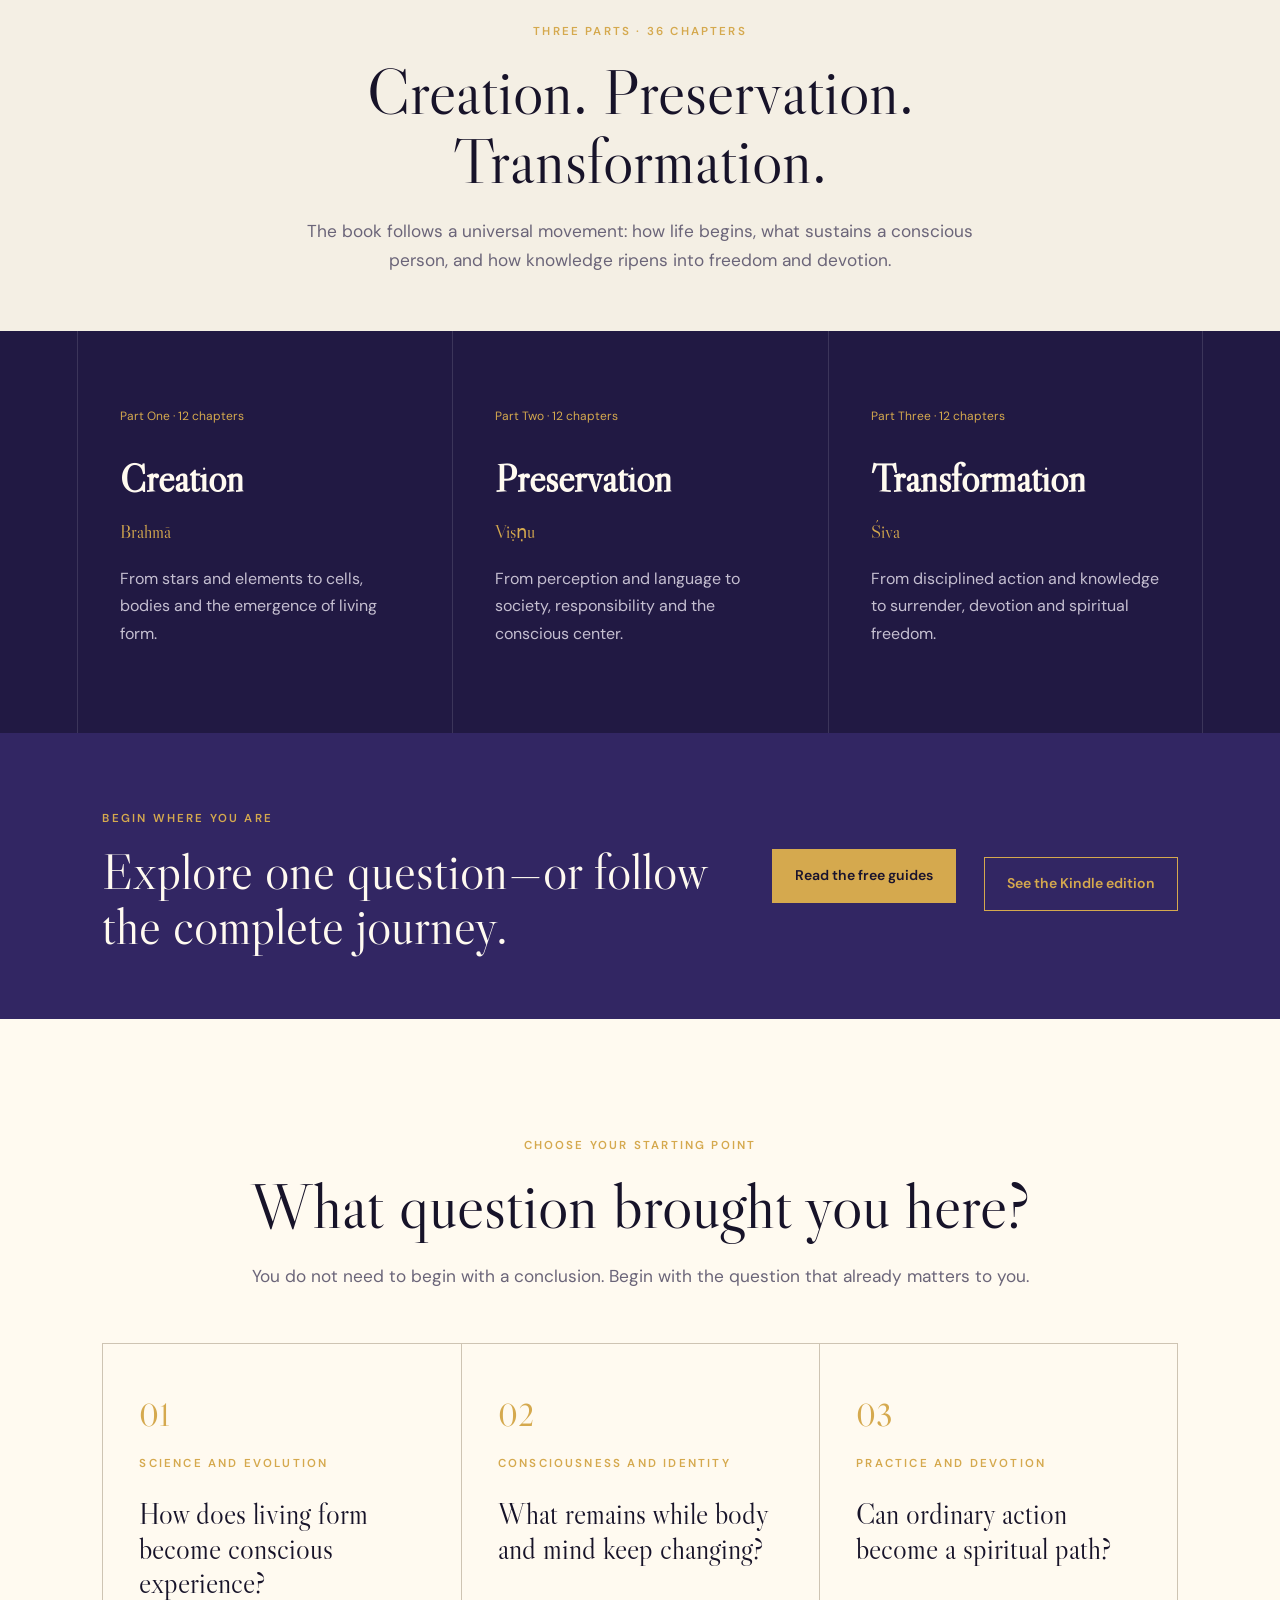
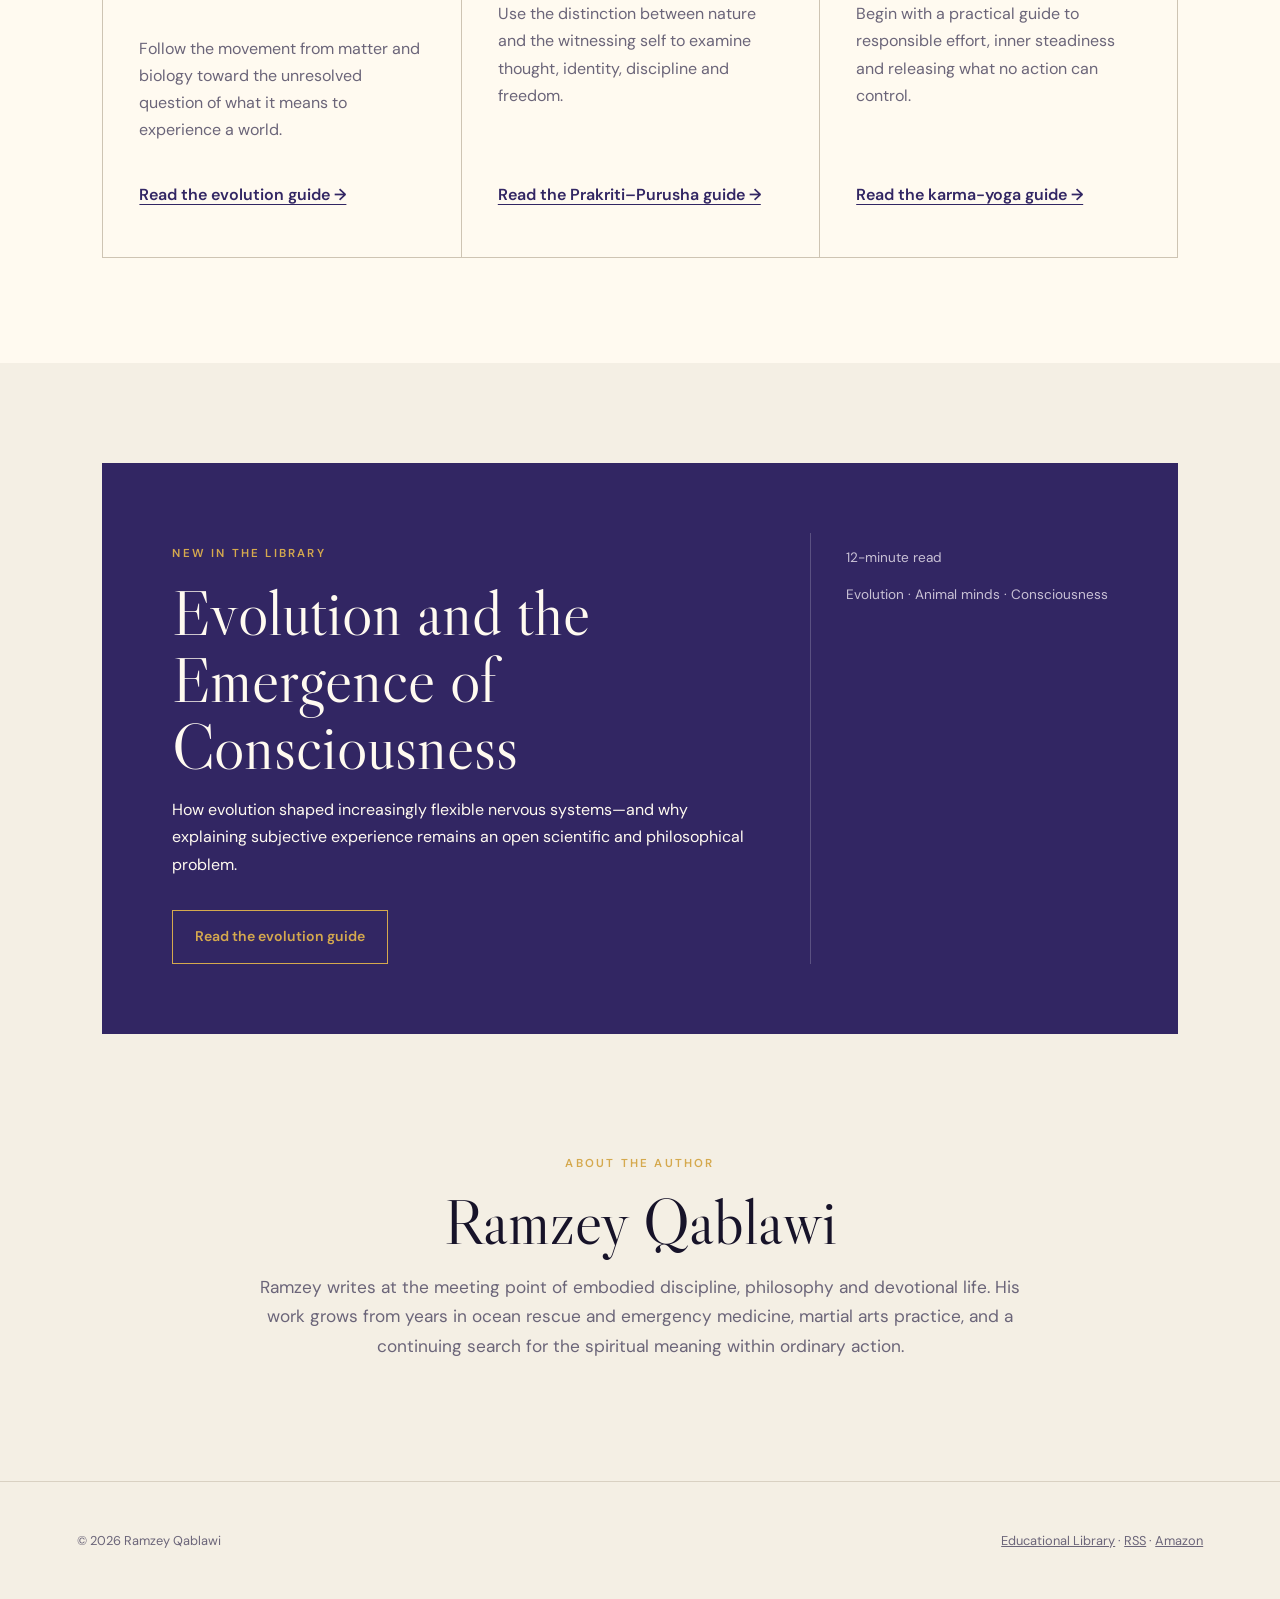
==== commit 2afa2c80: "Publish evolution and consciousness guide" ====
--- a/index.html
+++ b/index.html
@@ -38,12 +38,12 @@
     <section class="reader-paths" aria-labelledby="reader-paths-title">
       <div class="reader-paths-head"><p class="eyebrow">Choose your starting point</p><h2 id="reader-paths-title">What question brought you here?</h2><p>You do not need to begin with a conclusion. Begin with the question that already matters to you.</p></div>
       <div class="reader-path-grid">
-        <article><span class="path-number" aria-hidden="true">01</span><p class="eyebrow">Science and evolution</p><h3>How does living form become conscious experience?</h3><p>Follow the movement from matter and biology toward the unresolved question of what it means to experience a world.</p><a href="library/">Explore the free library →</a></article>
+        <article><span class="path-number" aria-hidden="true">01</span><p class="eyebrow">Science and evolution</p><h3>How does living form become conscious experience?</h3><p>Follow the movement from matter and biology toward the unresolved question of what it means to experience a world.</p><a href="library/evolution-and-consciousness.html">Read the evolution guide →</a></article>
         <article><span class="path-number" aria-hidden="true">02</span><p class="eyebrow">Consciousness and identity</p><h3>What remains while body and mind keep changing?</h3><p>Use the distinction between nature and the witnessing self to examine thought, identity, discipline and freedom.</p><a href="library/prakriti-and-purusha.html">Read the Prakriti–Purusha guide →</a></article>
         <article><span class="path-number" aria-hidden="true">03</span><p class="eyebrow">Practice and devotion</p><h3>Can ordinary action become a spiritual path?</h3><p>Begin with a practical guide to responsible effort, inner steadiness and releasing what no action can control.</p><a href="library/karma-yoga-daily-life.html">Read the karma-yoga guide →</a></article>
       </div>
     </section>
-    <section class="featured"><div><p class="eyebrow">New in the library</p><h2>Karma-yoga in Daily Life</h2><p>Act with full care without being inwardly owned by the result. A practical guide to responsibility, steadiness, service and devotion.</p><a class="button ghost" href="library/karma-yoga-daily-life.html">Read the practical guide</a></div><aside><p>14-minute read</p><p>Bhagavad Gītā · Action · Devotion</p></aside></section>
+    <section class="featured"><div><p class="eyebrow">New in the library</p><h2>Evolution and the Emergence of Consciousness</h2><p>How evolution shaped increasingly flexible nervous systems—and why explaining subjective experience remains an open scientific and philosophical problem.</p><a class="button ghost" href="library/evolution-and-consciousness.html">Read the evolution guide</a></div><aside><p>12-minute read</p><p>Evolution · Animal minds · Consciousness</p></aside></section>
     <section class="about"><p class="eyebrow">About the author</p><h2>Ramzey Qablawi</h2><p>Ramzey writes at the meeting point of embodied discipline, philosophy and devotional life. His work grows from years in ocean rescue and emergency medicine, martial arts practice, and a continuing search for the spiritual meaning within ordinary action.</p></section>
   </main>
   <footer><p>© 2026 Ramzey Qablawi</p><p><a href="library/">Educational Library</a> · <a href="feed.xml">RSS</a> · <a href="https://www.amazon.com/Supreme-Person-Ramzey-Qablawi-ebook/dp/B0HJBCDJ74?utm_source=book_site&utm_medium=referral&utm_campaign=supreme_person" data-amazon-link>Amazon</a></p></footer>
